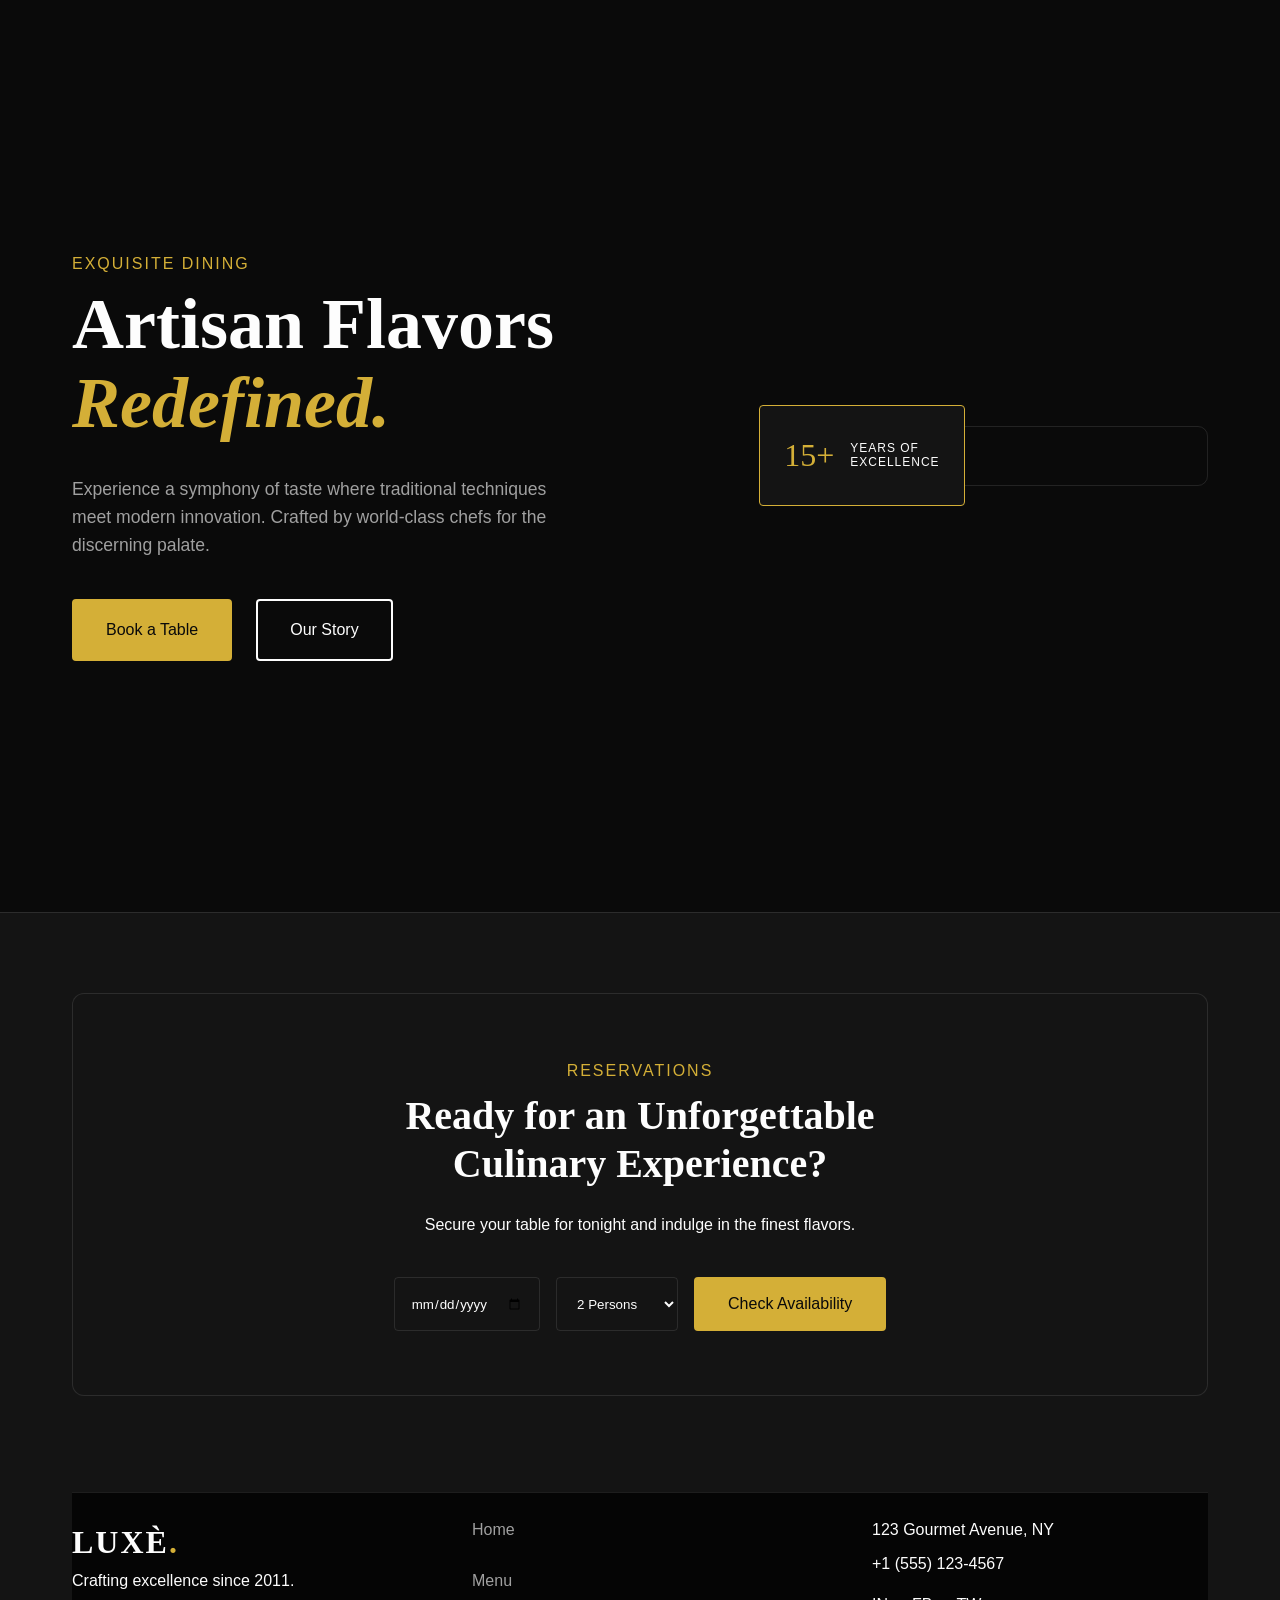
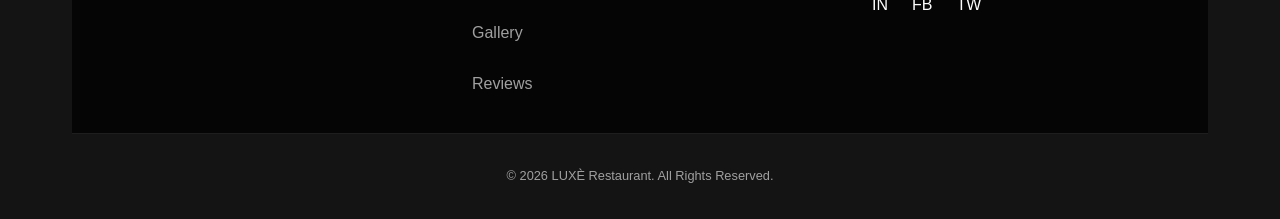
==== home2/index.html @ ea8d2869 "Add files via upload" ====
<!DOCTYPE html>
<html lang="en">
<head>
    <meta charset="UTF-8">
    <meta name="viewport" content="width=device-width, initial-scale=1.0">
    <title>Document</title>
    <link rel="stylesheet" href="./style.css">
    <link rel="stylesheet" href="../root.css">
</head>
<body>
    <header class="hero section" id="hero">
    <div class="container hero-grid">
        <div class="hero-content">
            <span class="section-subtitle">Exquisite Dining</span>
            <h1 class="hero-title">Artisan Flavors <br> <span class="text-gradient">Redefined.</span></h1>
            <p class="hero-description">
                Experience a symphony of taste where traditional techniques meet modern innovation. 
                Crafted by world-class chefs for the discerning palate.
            </p>
            <div class="hero-btns">
                <a href="#menu" class="btn btn-primary">Book a Table</a>
                <a href="#about" class="btn btn-outline">Our Story</a>
            </div>
        </div>
        <div class="hero-image-container js-reveal">
            <div class="image-wrapper">
                <img src="https://images.unsplash.com/photo-1550966842-307e07f47482?auto=format&fit=crop&q=80&w=800" alt="Signature Dish" class="hero-img">
            </div>
            <div class="experience-badge">
                <span class="years">15+</span>
                <span class="label">Years of <br> Excellence</span>
            </div>
        </div>
    </div>
</header>
    










<footer class="footer" id="contact">
    <div class="container">
        <div class="reservation-box reveal-up">
            <span class="section-subtitle">Reservations</span>
            <h2 class="section-title">Ready for an Unforgettable <br> Culinary Experience?</h2>
            <p>Secure your table for tonight and indulge in the finest flavors.</p>
            <form class="res-form">
                <input type="date" class="form-input">
                <select class="form-input">
                    <option>2 Persons</option>
                    <option>4 Persons</option>
                    <option>6+ Persons</option>
                </select>
                <button type="submit" class="btn btn-primary">Check Availability</button>
            </form>
        </div>

        <div class="footer-bottom">
            <div class="footer-brand">
                <a href="#" class="logo">LUXÈ<span>.</span></a>
                <p>Crafting excellence since 2011.</p>
            </div>
            
            <div class="footer-links">
                <ul>
                    <li><a href="#hero">Home</a></li>
                    <li><a href="#menu">Menu</a></li>
                    <li><a href="#gallery">Gallery</a></li>
                    <li><a href="#testimonials">Reviews</a></li>
                </ul>
            </div>

            <div class="footer-contact">
                <p>123 Gourmet Avenue, NY</p>
                <p>+1 (555) 123-4567</p>
                <div class="socials">
                    <a href="#">IN</a>
                    <a href="#">FB</a>
                    <a href="#">TW</a>
                </div>
            </div>
        </div>
        
        <div class="copyright">
            <p>&copy; 2026 LUXÈ Restaurant. All Rights Reserved.</p>
        </div>
    </div>
</footer>
    <script src="./style.js"></script>
</body>
</html>
---- home2/style.css ----
/* Layout Container */
.container {
    max-width: 1200px;
    margin: 0 auto;
    padding: 0 2rem;
}

/* Hero Specifics */
.hero-grid {
    display: grid;
    grid-template-columns: 1.2fr 0.8fr;
    align-items: center;
    gap: 4rem;
    min-height: 80vh;
}

.hero-title {
    font-size: clamp(3rem, 8vw, 4.5rem);
    line-height: 1.1;
    margin-bottom: 2rem;
}

.text-gradient {
    color: var(--primary-color);
    font-style: italic;
}

.hero-description {
    font-size: 1.1rem;
    color: var(--text-muted);
    max-width: 500px;
    margin-bottom: 2.5rem;
}

.hero-btns {
    display: flex;
    gap: 1.5rem;
}

/* Image & Badge */
.hero-image-container {
    position: relative;
    opacity: 0; /* Handled by JS */
    transform: translateY(30px);
}

.image-wrapper {
    border: 1px solid var(--border-color);
    padding: 1rem;
    border-radius: 10px;
}

.hero-img {
    border-radius: 5px;
    filter: grayscale(20%);
    transition: var(--transition-smooth);
}

.hero-img:hover {
    filter: grayscale(0%);
}

.experience-badge {
    position: absolute;
    bottom: -20px;
    left: -20px;
    background: var(--surface-color);
    border: 1px solid var(--primary-color);
    padding: 1.5rem;
    display: flex;
    align-items: center;
    gap: 1rem;
    border-radius: 4px;
}

.experience-badge .years {
    font-family: var(--font-heading);
    font-size: 2rem;
    color: var(--primary-color);
}

.experience-badge .label {
    font-size: 0.75rem;
    text-transform: uppercase;
    letter-spacing: 1px;
    line-height: 1.2;
}

/* Media Query for 768px */
@media (max-width: 768px) {
    .hero-grid {
        grid-template-columns: 1fr;
        text-align: center;
        gap: 3rem;
    }

    .hero-description {
        margin: 0 auto 2.5rem;
    }

    .hero-btns {
        justify-content: center;
    }

    .experience-badge {
        left: 50%;
        transform: translateX(-50%);
        bottom: -10px;
    }
}
















.footer {
    padding: 8rem 0 2rem;
    background: linear-gradient(rgba(10, 10, 10, 0.9), rgba(10, 10, 10, 0.9)), 
                url('https://images.unsplash.com/photo-1514362545857-3bc16c4c7d1b?auto=format&fit=crop&q=80&w=1500');
    background-size: cover;
    background-position: center;
    background-attachment: fixed; /* Subtle Parallax Effect */
}

.reservation-box {
    background: var(--surface-color);
    border: 1px solid var(--border-color);
    padding: 4rem;
    text-align: center;
    border-radius: 12px;
    margin-bottom: 6rem;
}

.res-form {
    display: flex;
    gap: 1rem;
    justify-content: center;
    margin-top: 2.5rem;
}

.form-input {
    background: transparent;
    border: 1px solid var(--border-color);
    padding: 1rem;
    color: var(--text-main);
    border-radius: 4px;
    font-family: var(--font-body);
    outline: none;
}

.form-input:focus {
    border-color: var(--primary-color);
}

.footer-bottom {
    display: grid;
    grid-template-columns: 1fr 1fr 1fr;
    gap: 4rem;
    padding-bottom: 4rem;
    border-bottom: 1px solid var(--border-color);
}

.footer-brand .logo {
    font-size: 2rem;
    letter-spacing: 2px;
}

.footer-brand span {
    color: var(--primary-color);
}

.footer-links ul {
    display: flex;
    flex-direction: column;
    gap: 0.8rem;
}

.footer-links a:hover {
    color: var(--primary-color);
    padding-left: 5px;
}

.footer-contact p {
    margin-bottom: 0.5rem;
}

.socials {
    margin-top: 1rem;
    display: flex;
    gap: 1.5rem;
}

.copyright {
    text-align: center;
    padding-top: 2rem;
    font-size: 0.8rem;
    color: var(--text-muted);
}

/* Media Query for 768px */
@media (max-width: 768px) {
    .footer-bottom {
        grid-template-columns: 1fr;
        text-align: center;
        gap: 3rem;
    }
    
    .res-form {
        flex-direction: column;
    }
    
    .reservation-box {
        padding: 2rem;
    }

    .socials {
        justify-content: center;
    }
}
---- root.css ----
/* Variable Definitions */
:root {
    --primary-color: #D4AF37;
     --primary-dark: #b5952f;
    --bg-color: #0A0A0A;
     --surface-color: #141414;
    --text-main: #FDFDFD;
    --text-muted: #A0A0A0;
    --border-color: rgba(255, 255, 255, 0.1);

    --font-heading: 'Playfair Display', serif;
    --font-body: 'Inter', sans-serif;

    --transition-fast: 0.3s ease;
    --transition-smooth: 0.5s cubic-bezier(0.25, 0.46, 0.45, 0.94);
}

/* Reset & Base Styles */
* {
    margin: 0;
    padding: 0;
    box-sizing: border-box;
}

html {
    scroll-behavior: smooth;
}

body {
    font-family: var(--font-body);
    background-color: var(--bg-color);
    color: var(--text-main);
    line-height: 1.6;
    overflow-x: hidden;
}

ul {
    list-style: none;
}

a {
    text-decoration: none;
    color: inherit;
    transition: var(--transition-fast);
}

img {
    max-width: 100%;
    height: auto;
    display: block;
}

.container {
    max-width: 1200px;
    margin: 0 auto;
    padding: 0 2rem;
}

.section {
    padding: 6rem 0;
}

/* Typography */
h1,
h2,
h3,
h4,
.logo {
    font-family: var(--font-heading);
    font-weight: 600;
}

.section-title {
    font-size: 2.5rem;
    margin-bottom: 1.5rem;
    line-height: 1.2;
}

.section-subtitle {
    color: var(--primary-color);
    font-size: 1rem;
    text-transform: uppercase;
    letter-spacing: 2px;
    display: block;
    margin-bottom: 0.5rem;
    font-weight: 500;
}

/* Buttons */
.btn {
    display: inline-block;
    padding: 1rem 2rem;
    font-size: 1rem;
    font-weight: 500;
    border-radius: 4px;
    cursor: pointer;
    text-align: center;
    transition: var(--transition-fast);
}

.btn-primary {
    background-color: var(--primary-color);
    color: var(--bg-color);
    border: 2px solid var(--primary-color);
}

.btn-primary:hover {
    background-color: transparent;
    color: var(--primary-color);
}

.btn-outline {
    background-color: transparent;
    color: var(--text-main);
    border: 2px solid var(--text-main);
}

.btn-outline:hover {
    background-color: var(--text-main);
    color: var(--bg-color);
}

.link-btn {
    color: var(--primary-color);
    font-size: 1rem;
    font-weight: 500;
    display: inline-flex;
    align-items: center;
    gap: 0.5rem;
}

.link-btn:hover {
    gap: 0.8rem;
    color: var(--text-main);
}















 .header {
     position: fixed;
     top: 0;
     left: 0;
     width: 100%;
     padding: 1.5rem 0;
     z-index: 1000;
     transition: var(--transition-smooth);
 }

 .header.scrolled {
     background-color: rgba(10, 10, 10, 0.95);
     backdrop-filter: blur(10px);
     padding: 1rem 0;
     border-bottom: 1px solid var(--border-color);
 }

 .header-container {
     display: flex;
     justify-content: space-between;
     align-items: center;
     margin: 0 auto;
 }

 .container {
     max-width: 1200px;
     padding: 0 2rem;
 }

 .logo {
     font-size: 2rem;
     color: var(--text-main);
 }

 .logo span {
     color: var(--primary-color);
 }

 .navbar {
     display: flex;
     align-items: center;
     gap: 3rem;
 }

 .nav-list {
     display: flex;
     gap: 2rem;
 }

 .nav-link {
     font-size: 1rem;
     font-weight: 400;
     position: relative;
 }

 .nav-link::after {
     content: '';
     position: absolute;
     bottom: -5px;
     left: 0;
     width: 0;
     height: 2px;
     background-color: var(--primary-color);
     transition: var(--transition-fast);
 }

 .nav-link:hover::after,
 .nav-link.active::after {
     width: 100%;
 }

 .nav-link.active {
     color: var(--primary-color);
 }

 .nav-btn {
     padding: 0.8rem 1.5rem;
 }

 .mobile-toggle {
     display: none;
     font-size: 1.5rem;
     cursor: pointer;
     color: var(--text-main);
 }


















/* Footer */
.footer {
    background-color: var(--surface-color);
    padding-top: 5rem;
    border-top: 1px solid var(--border-color);
}

.footer-container {
    display: grid;
    grid-template-columns: 2fr 1fr 1.5fr 1.5fr;
    gap: 3rem;
    margin-bottom: 4rem;
        margin: 0 auto;

}

 

.footer-logo {
    font-size: 2rem;
    font-family: var(--font-heading);
    font-weight: 600;
    margin-bottom: 1rem;
    display: inline-block;
}

.footer-logo span {
    color: var(--primary-color);
}

.footer-text {
    color: var(--text-muted);
    margin-bottom: 1.5rem;
    max-width: 300px;
}

.social-links {
    display: flex;
    gap: 1rem;
}

.social-links a {
    display: flex;
    align-items: center;
    justify-content: center;
    width: 40px;
    height: 40px;
    border-radius: 50%;
    background-color: rgba(255, 255, 255, 0.05);
    color: var(--text-main);
    transition: var(--transition-fast);
}

.social-links a:hover {
    background-color: var(--primary-color);
    color: var(--bg-color);
    transform: translateY(-3px);
}

.footer-heading {
    font-size: 1.2rem;
    margin-bottom: 1.5rem;
    position: relative;
    padding-bottom: 0.5rem;
}

.footer-heading::after {
    content: '';
    position: absolute;
    left: 0;
    bottom: 0;
    width: 40px;
    height: 2px;
    background-color: var(--primary-color);
}

.footer-links li {
    margin-bottom: 0.8rem;
}

.footer-links a {
    color: var(--text-muted);
}

.footer-links a:hover {
    color: var(--primary-color);
    padding-left: 5px;
}

.footer-contact li {
    display: flex;
    gap: 1rem;
    margin-bottom: 1rem;
    color: var(--text-muted);
    align-items: flex-start;
}

.footer-contact i {
    color: var(--primary-color);
    margin-top: 5px;
}

.footer-hours li {
    display: flex;
    justify-content: space-between;
    margin-bottom: 0.8rem;
    color: var(--text-muted);
    border-bottom: 1px dashed rgba(255, 255, 255, 0.1);
    padding-bottom: 0.4rem;
}

.payment-methods {
    margin-top: 1.5rem;
    display: flex;
    gap: 1rem;
    font-size: 1.5rem;
    color: rgba(255, 255, 255, 0.3);
}

.footer-bottom {
    background-color: #050505;
    padding: 1.5rem 0;
    border-top: 1px solid var(--border-color);
}

.bottom-container {
    display: flex;
    justify-content: space-between;
    align-items: center;
    flex-wrap: wrap;
    gap: 1rem;
    margin: auto;
}

.bottom-container p {
    color: var(--text-muted);
    font-size: 0.9rem;
}

.bottom-links {
    display: flex;
    gap: 1.5rem;
}

.bottom-links a {
    color: var(--text-muted);
    font-size: 0.9rem;
}

.bottom-links a:hover {
    color: var(--text-main);
}

/* Animations */
@keyframes fadeInUp {
    from {
        opacity: 0;
        transform: translateY(30px);
    }

    to {
        opacity: 1;
        transform: translateY(0);
    }
}

/* Responsive Design */
@media (max-width: 992px) {
    .header-container {
        padding: 0 1rem;
    }

    .hero-title {
        font-size: 3.5rem;
    }

    .about-container {
        grid-template-columns: 1fr;
        gap: 3rem;
    }

    .menu-grid {
        grid-template-columns: 1fr;
        gap: 2rem;
    }

    .gallery-grid {
        grid-template-columns: repeat(2, 1fr);
    }

    .features-container {
        grid-template-columns: repeat(2, 1fr);
    }

    .testimonials-grid {
        grid-template-columns: repeat(2, 1fr);
    }

    .reservations-content {
        padding: 3rem 2rem;
    }

    .footer-container {
        grid-template-columns: 1fr 1fr;
    }
}

@media (max-width: 768px) {
    .navbar {
        position: fixed;
        top: 0;
        right: -100%;
        width: 80%;
        max-width: 400px;
        height: 100vh;
        background-color: var(--surface-color);
        flex-direction: column;
        justify-content: center;
        padding: 4rem 2rem;
        transition: var(--transition-smooth);
        box-shadow: -5px 0 15px rgba(0, 0, 0, 0.5);
    }

    .navbar.active {
        right: 0;
    }

    .nav-list {
        flex-direction: column;
        text-align: center;
        gap: 2rem;
        width: 100%;
        margin-bottom: 2rem;
    }

    .nav-link {
        font-size: 1.2rem;
    }

    .mobile-toggle {
        display: block;
        z-index: 1001;
    }

    .hero-title {
        font-size: 2.8rem;
    }

    .hero-btns {
        flex-direction: column;
    }

    .gallery-grid {
        grid-template-columns: 1fr;
    }

    .features-container {
        grid-template-columns: 1fr;
    }

    .testimonials-grid {
        grid-template-columns: 1fr;
    }

    .reservation-form .form-row {
        flex-direction: column;
    }

    .footer-container {
        grid-template-columns: 1fr;
        gap: 2.5rem;
    }

    .bottom-container {
        flex-direction: column;
        text-align: center;
    }
}
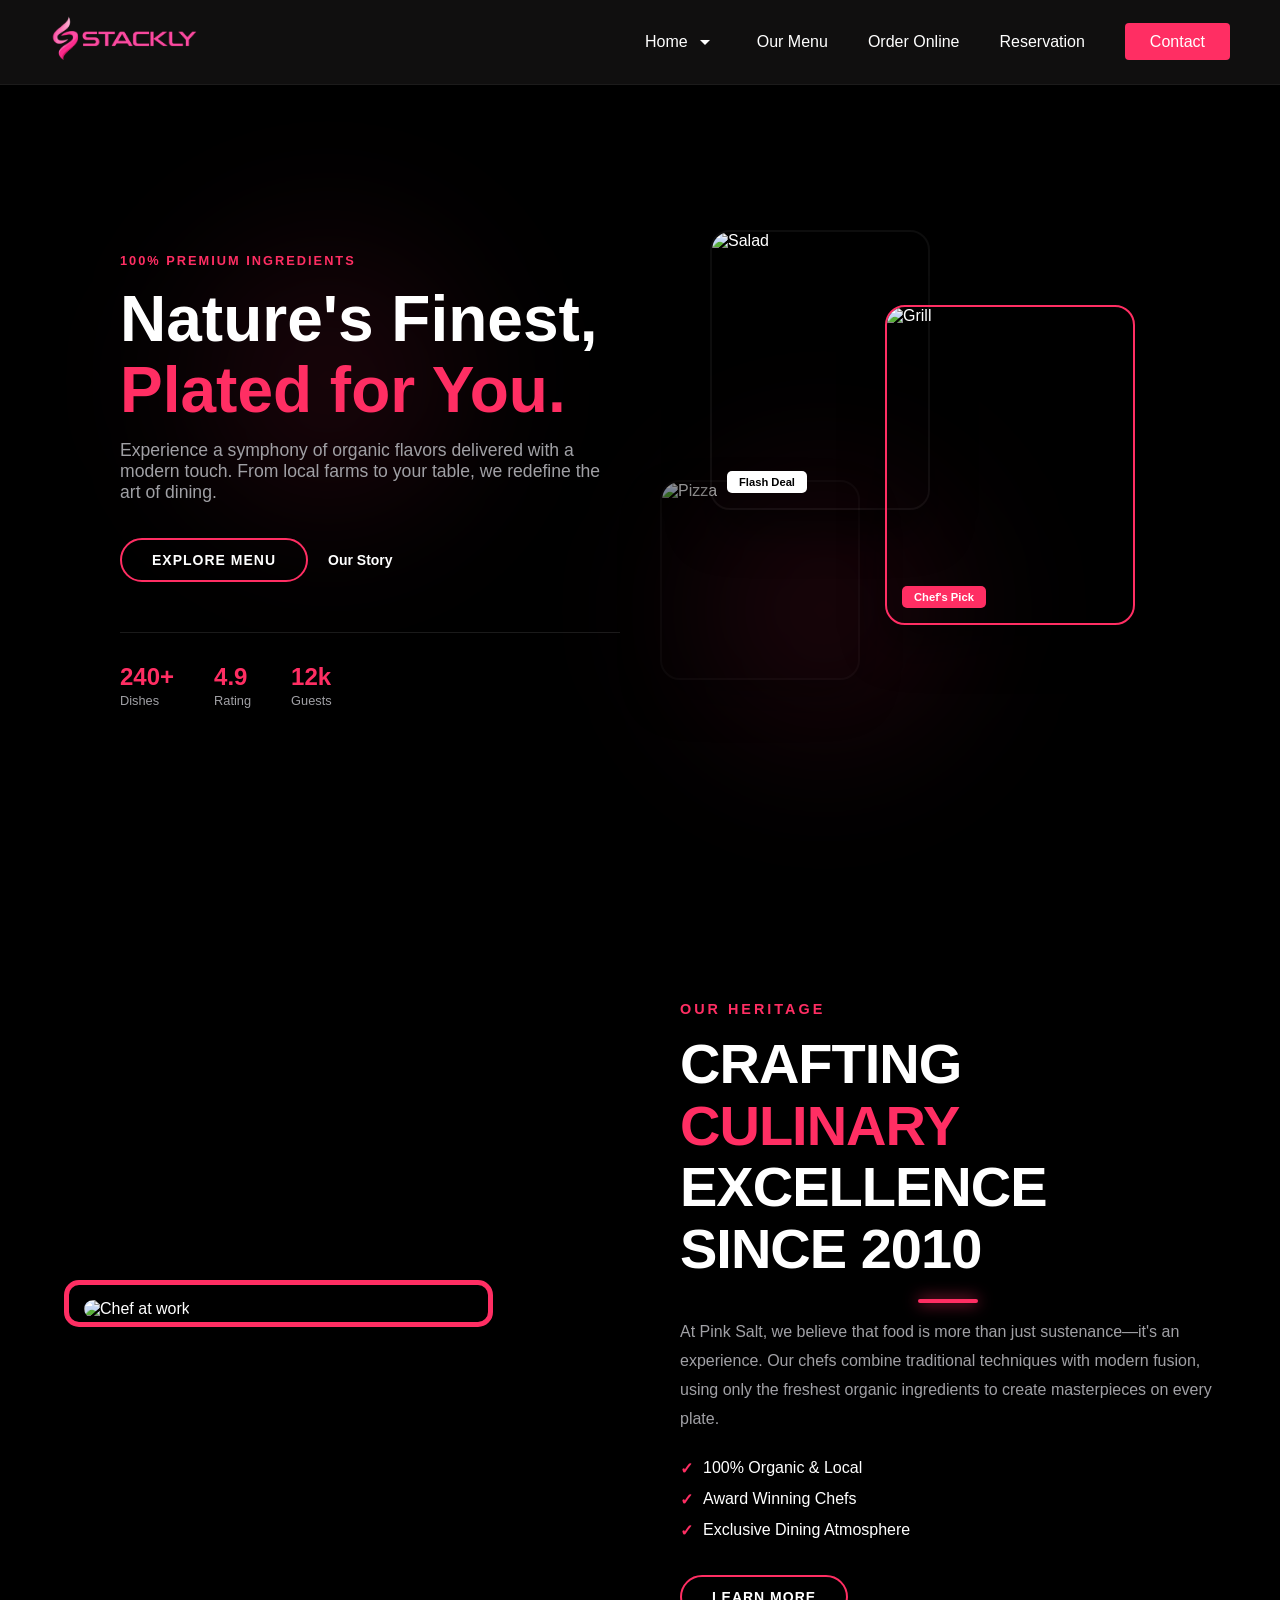
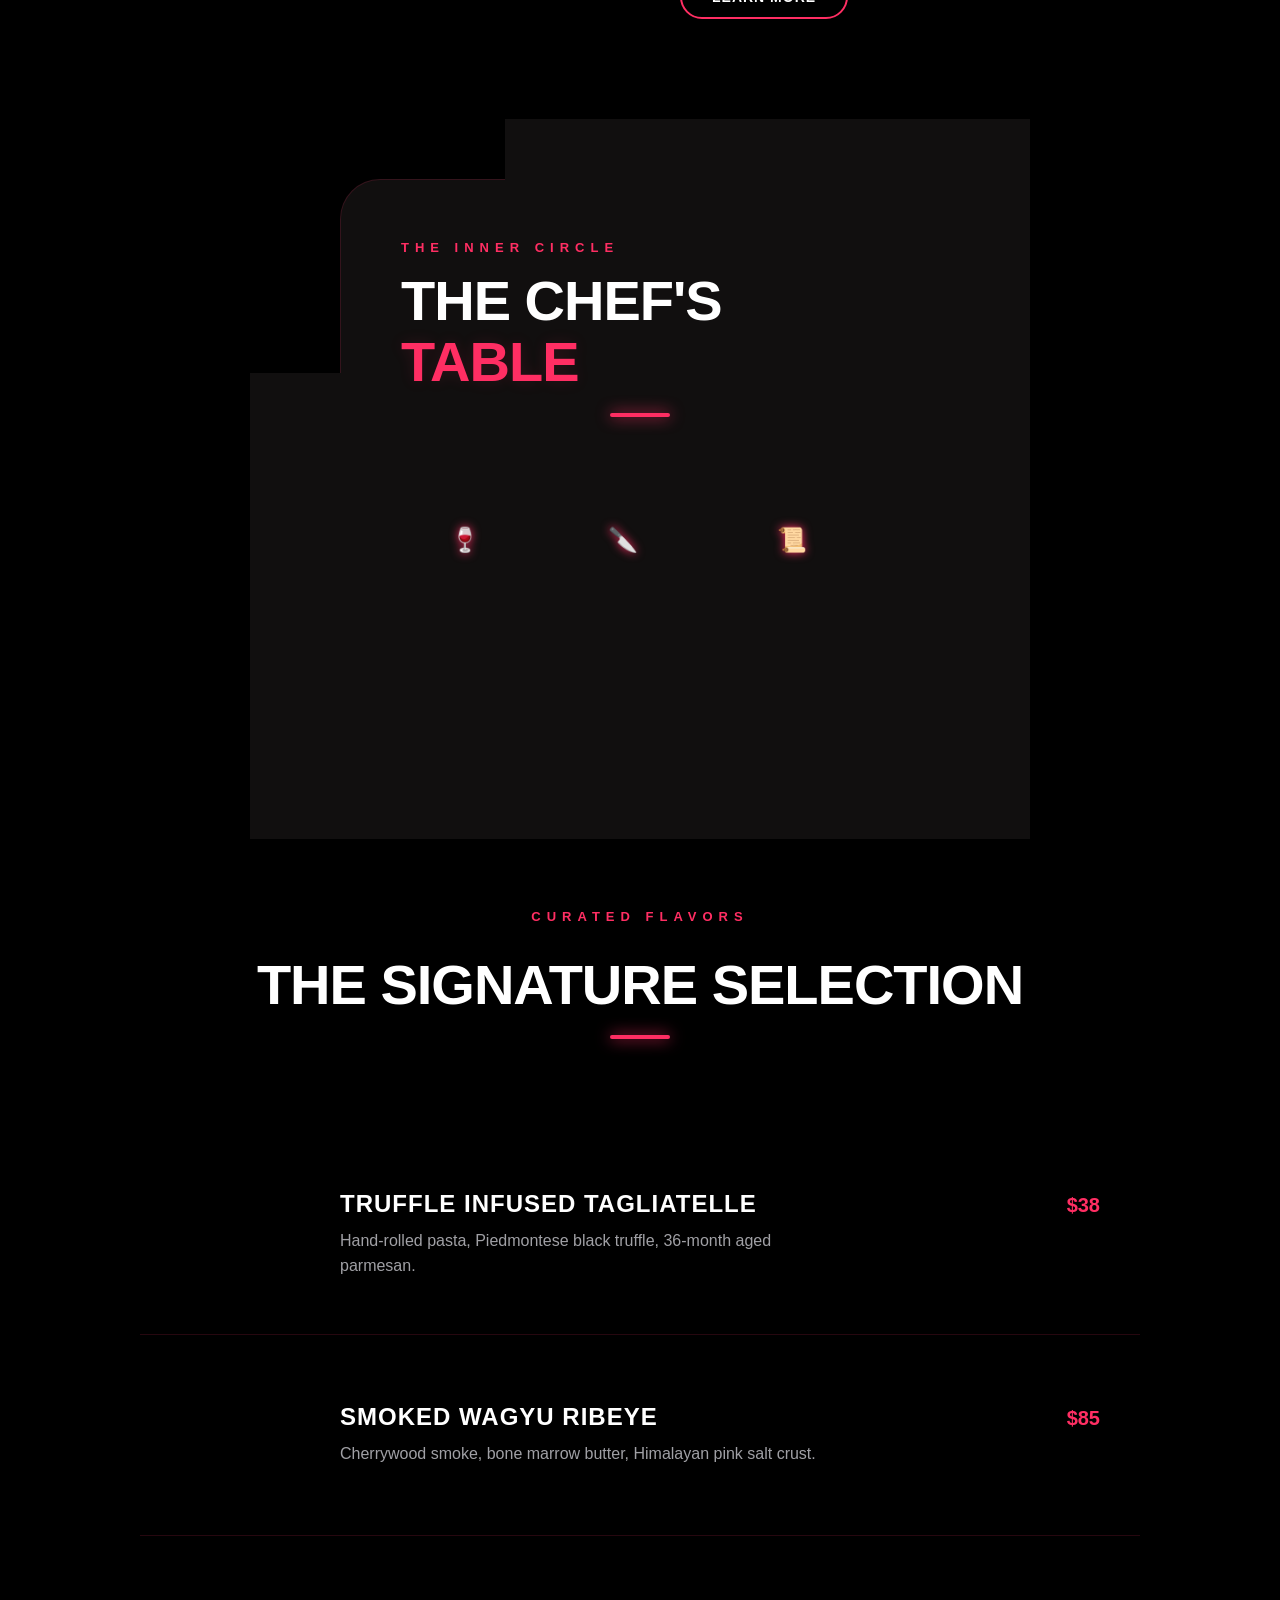
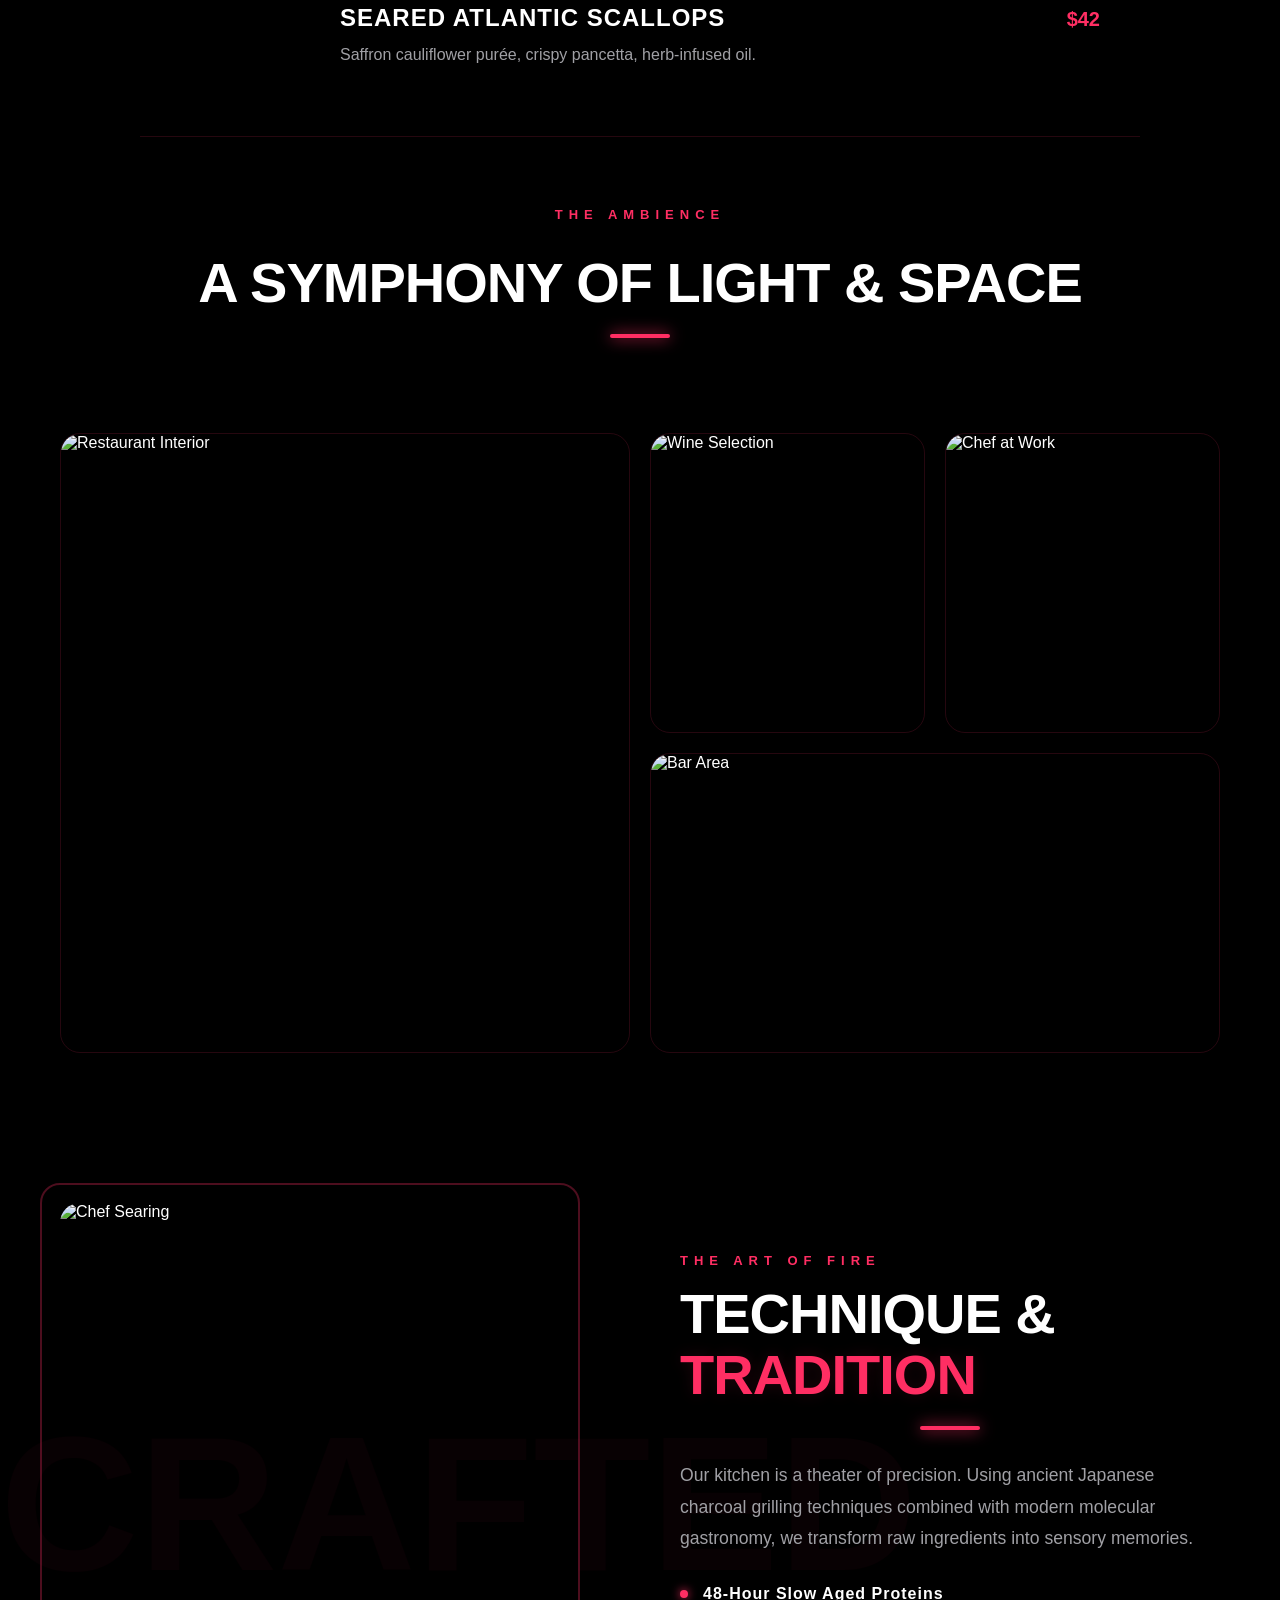
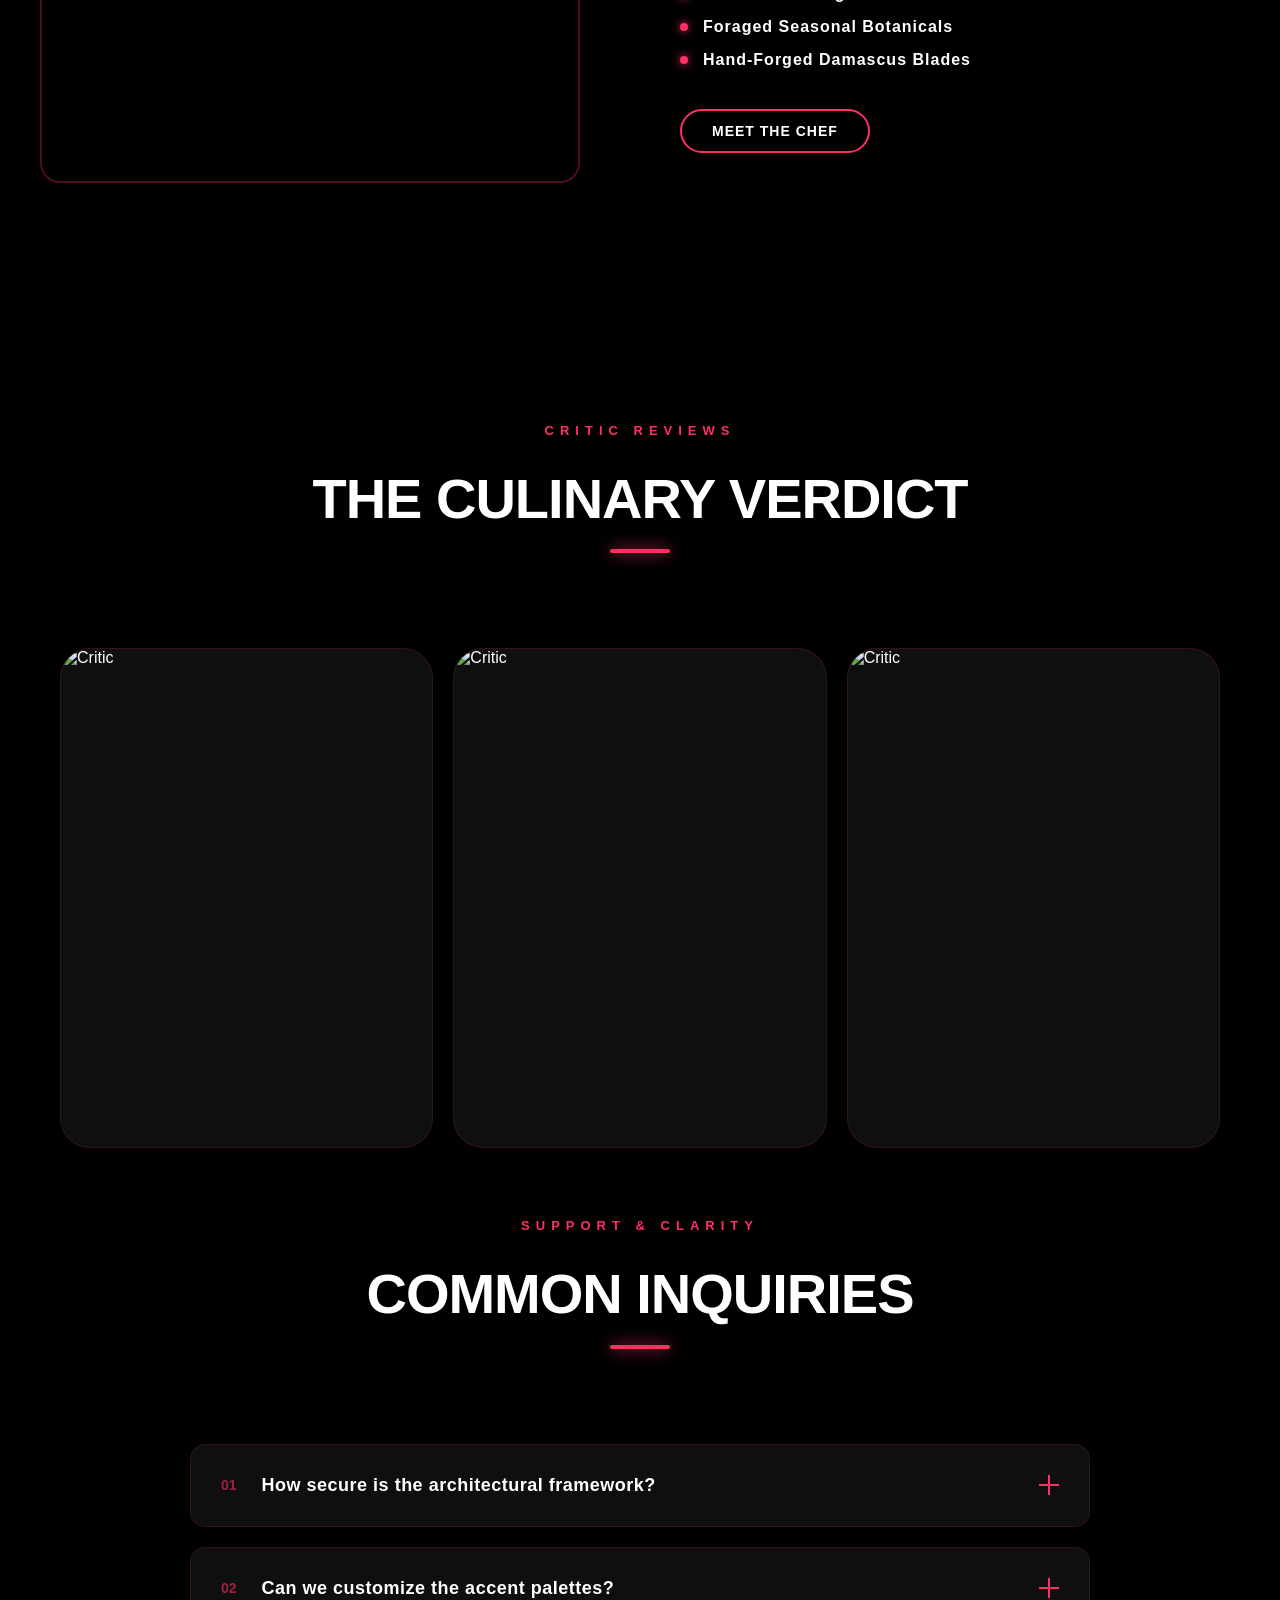
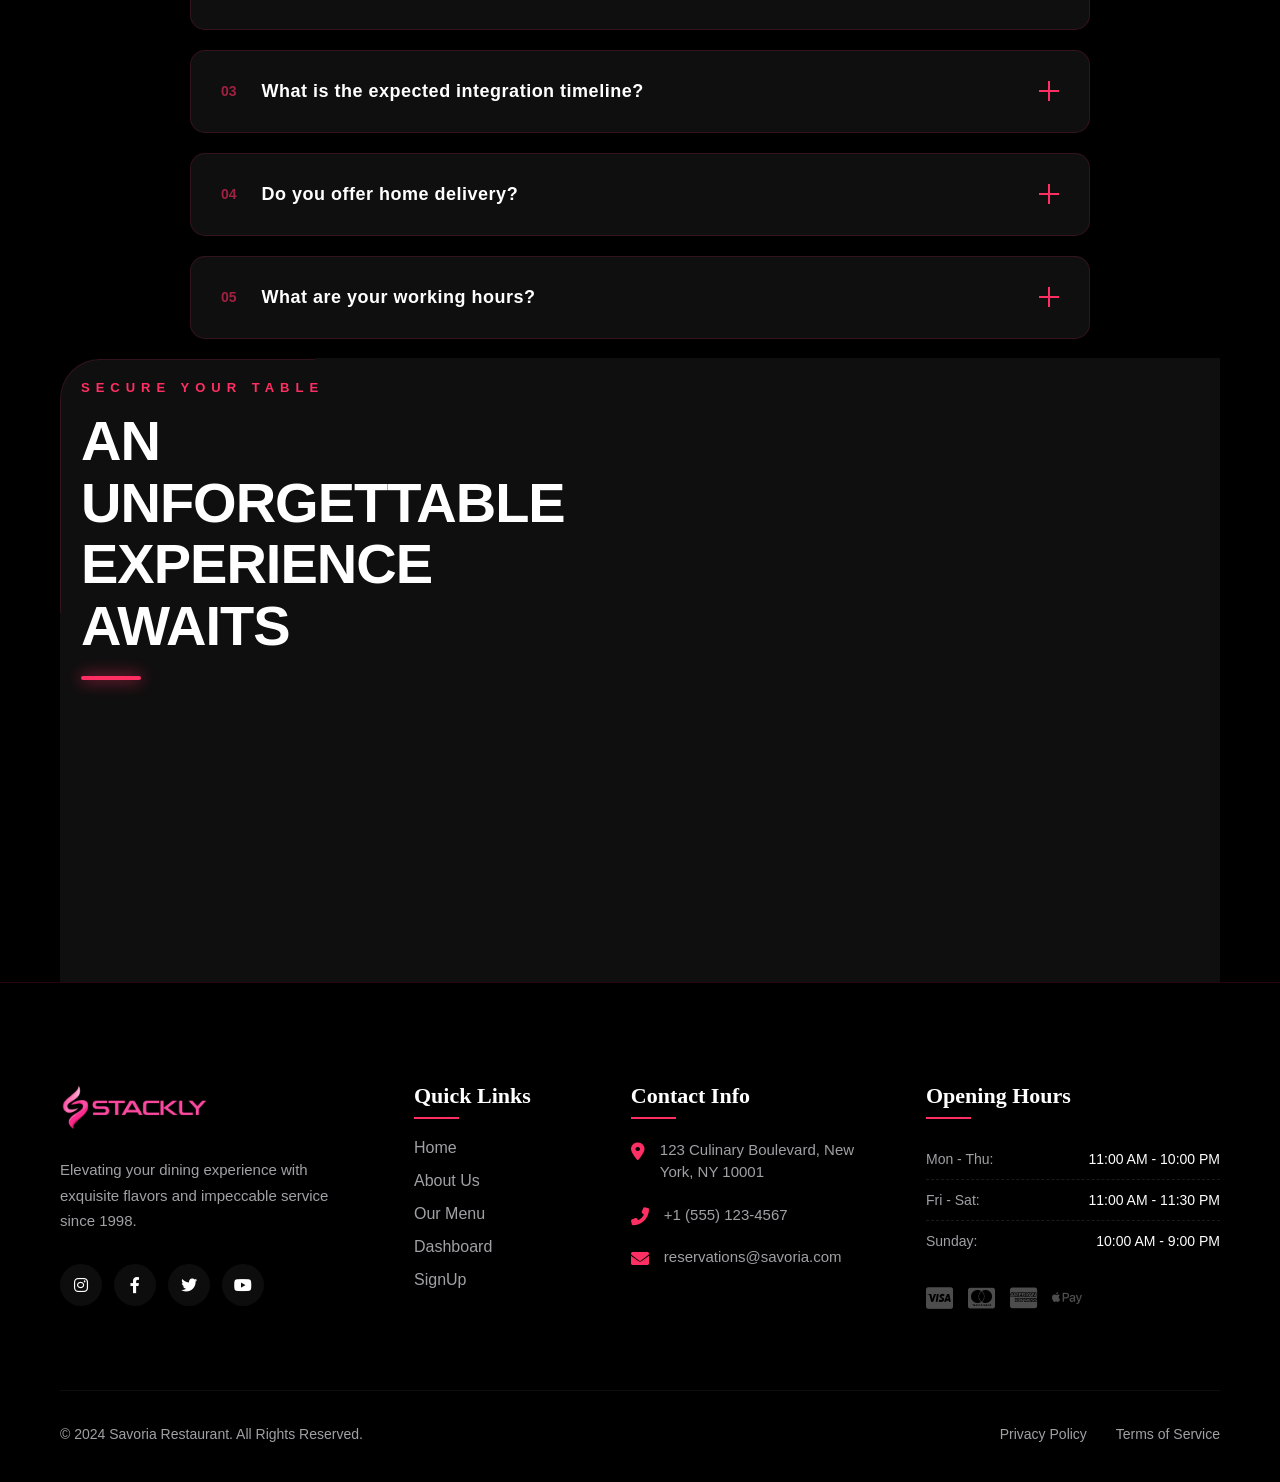
==== commit dd627134: "Add files via upload" ====
--- a/home2/index.html
+++ b/home2/index.html
@@ -1,97 +1,731 @@
 <!DOCTYPE html>
 <html lang="en">
+
 <head>
     <meta charset="UTF-8">
     <meta name="viewport" content="width=device-width, initial-scale=1.0">
-    <title>Document</title>
+    <title>Stackly</title>
+    <link rel="icon" href="../Assets/bg remove.webp">
     <link rel="stylesheet" href="./style.css">
-    <link rel="stylesheet" href="../root.css">
+    <link rel="stylesheet" href="./root.css">
+    <link rel="stylesheet" href="https://cdnjs.cloudflare.com/ajax/libs/font-awesome/6.0.0/css/all.min.css">
+    <link href="https://fonts.googleapis.com/icon?family=Material+Icons" rel="stylesheet">
 </head>
+
 <body>
-    <header class="hero section" id="hero">
-    <div class="container hero-grid">
-        <div class="hero-content">
-            <span class="section-subtitle">Exquisite Dining</span>
-            <h1 class="hero-title">Artisan Flavors <br> <span class="text-gradient">Redefined.</span></h1>
-            <p class="hero-description">
-                Experience a symphony of taste where traditional techniques meet modern innovation. 
-                Crafted by world-class chefs for the discerning palate.
-            </p>
-            <div class="hero-btns">
-                <a href="#menu" class="btn btn-primary">Book a Table</a>
-                <a href="#about" class="btn btn-outline">Our Story</a>
+
+    <header class="main-header">
+        <nav class="navbar">
+            <a class="logo"><img src="../Assets/pink.webp" alt="" width="150px"></span></a>
+
+            <div class="hamburger" id="mobile-menu-btn">
+                <span class="bar"></span>
+                <span class="bar"></span>
+                <span class="bar"></span>
+            </div>
+
+            <ul class="nav-links" id="nav-list">
+                <li class="dropdown">
+                    <div class="home-link">
+                        <a href="index.html" class="active">Home</a>
+                        <span class="material-icons dropdown-arrow">arrow_drop_down</span>
+                    </div>
+
+                    <ul class="dropdown-menu">
+                        <li><a href="../index.html">Home Style 1</a></li>
+                    </ul>
+                </li>
+                <li><a href="menu.html">Our Menu</a></li>
+                <li><a href="order.html">Order Online</a></li>
+                <li><a href="reserve.html">Reservation</a></li>
+                <li><a href="contact.html" class="btn-cta">Contact</a></li>
+            </ul>
+        </nav>
+    </header>
+
+
+
+
+
+
+
+    <main>
+
+        <section class="hero">
+            <div class="glow-orb" style="top: 20%; left: 10%;"></div>
+            <div class="glow-orb" style="bottom: 10%; right: 20%;"></div>
+
+            <div class="hero-container">
+                <div class="hero-content">
+                    <span class="badge">100% Premium Ingredients</span>
+                    <h1 class="hero-title">Nature's Finest,<br><span>Plated for You.</span></h1>
+                    <p class="hero-desc">
+                        Experience a symphony of organic flavors delivered with a modern touch.
+                        From local farms to your table, we redefine the art of dining.
+                    </p>
+                    <div class="hero-actions">
+                        <a href="#menu" class="btn-main">Explore Menu</a>
+                        <a href="#story" class="btn-outline">Our Story</a>
+                    </div>
+
+                    <div class="hero-stats">
+                        <div class="stat-item"><strong>240+</strong><span>Dishes</span></div>
+                        <div class="stat-item"><strong>4.9</strong><span>Rating</span></div>
+                        <div class="stat-item"><strong>12k</strong><span>Guests</span></div>
+                    </div>
+                </div>
+
+                <div class="hero-visual" id="scene">
+                    <div class="grid-item item-1" data-depth="0.05">
+                        <img src="https://images.unsplash.com/photo-1546069901-ba9599a7e63c?q=80&w=500" alt="Salad">
+                        <div class="tag">Flash Deal</div>
+                    </div>
+                    <div class="grid-item item-2" data-depth="0.15">
+                        <img src="https://images.unsplash.com/photo-1565299624946-b28f40a0ae38?q=80&w=500" alt="Pizza">
+                    </div>
+                    <div class="grid-item item-3" data-depth="0.10">
+                        <img src="https://images.unsplash.com/photo-1555939594-58d7cb561ad1?q=80&w=500" alt="Grill">
+                        <div class="tag pink">Chef's Pick</div>
+                    </div>
+                </div>
+            </div>
+        </section>
+
+
+        <section class="about-section">
+            <div class="about-container">
+                <div class="about-image">
+                    <div class="frame-decoration"></div>
+                    <img src="https://images.unsplash.com/photo-1577106212294-19958d4044a1?q=80&w=600"
+                        alt="Chef at work">
+                </div>
+
+                <div class="about-content">
+                    <span class="section-subtitle">Our Heritage</span>
+                    <h2 class="section-title">Crafting <span>Culinary</span> Excellence Since 2010</h2>
+                    <p class="section-text">
+                        At Pink Salt, we believe that food is more than just sustenance—it's an experience. Our chefs
+                        combine traditional techniques with modern fusion, using only the freshest organic ingredients
+                        to create masterpieces on every plate.
+                    </p>
+                    <ul class="about-features">
+                        <li><span class="icon">✓</span> 100% Organic & Local</li>
+                        <li><span class="icon">✓</span> Award Winning Chefs</li>
+                        <li><span class="icon">✓</span> Exclusive Dining Atmosphere</li>
+                    </ul>
+                    <a href="#more" class="btn-main">Learn More</a>
+                </div>
+            </div>
+        </section>
+
+
+
+
+
+
+
+
+        <section class="immersive-experience">
+            <div class="parallax-wrapper">
+                <div class="parallax-bg"></div>
+                <div class="container experience-content">
+                    <div class="content-box">
+                        <span class="subtitle">The Inner Circle</span>
+                        <h2 class="section-title">The Chef's <span class="accent-text">Table</span></h2>
+                        <p>An exclusive 12-course sensory journey limited to only 6 guests per night. Witness the
+                            alchemy of fire and ice from the best seat in the house.</p>
+
+                        <div class="experience-perks">
+                            <div class="perk">
+                                <span class="perk-icon">🍷</span>
+                                <p>Vintage Pairings</p>
+                            </div>
+                            <div class="perk">
+                                <span class="perk-icon">🔪</span>
+                                <p>Live Preparation</p>
+                            </div>
+                            <div class="perk">
+                                <span class="perk-icon">📜</span>
+                                <p>Personalized Menu</p>
+                            </div>
+                        </div>
+
+                        <a href="#" class="btn-main">Inquire for Availability</a>
+                    </div>
+                </div>
+            </div>
+        </section>
+
+
+
+
+
+
+
+        <section class="signature-menu">
+            <div class="container">
+                <div class="section-header">
+                    <span class="subtitle">Curated Flavors</span>
+                    <h2 class="section-title">The Signature Selection</h2>
+                </div>
+
+                <div class="menu-display">
+                    <div class="menu-row">
+                        <div class="menu-img-preview">
+                            <img src="https://images.unsplash.com/photo-1559339352-11d035aa65de?auto=format&fit=crop&w=500"
+                                alt="Dish 1">
+                        </div>
+                        <div class="menu-info">
+                            <div class="menu-title-wrap">
+                                <h3 class="dish-name">Truffle Infused Tagliatelle</h3>
+                                <span class="dish-price">$38</span>
+                            </div>
+                            <p class="dish-desc">Hand-rolled pasta, Piedmontese black truffle, 36-month aged parmesan.
+                            </p>
+                        </div>
+                    </div>
+
+                    <div class="menu-row">
+                        <div class="menu-img-preview">
+                            <img src="https://images.unsplash.com/photo-1544025162-d76694265947?auto=format&fit=crop&w=500"
+                                alt="Dish 2">
+                        </div>
+                        <div class="menu-info">
+                            <div class="menu-title-wrap">
+                                <h3 class="dish-name">Smoked Wagyu Ribeye</h3>
+                                <span class="dish-price">$85</span>
+                            </div>
+                            <p class="dish-desc">Cherrywood smoke, bone marrow butter, Himalayan pink salt crust.</p>
+                        </div>
+                    </div>
+
+                    <div class="menu-row">
+                        <div class="menu-img-preview">
+                            <img src="https://images.unsplash.com/photo-1514362545857-3bc16c4c7d1b?auto=format&fit=crop&w=500"
+                                alt="Dish 3">
+                        </div>
+                        <div class="menu-info">
+                            <div class="menu-title-wrap">
+                                <h3 class="dish-name">Seared Atlantic Scallops</h3>
+                                <span class="dish-price">$42</span>
+                            </div>
+                            <p class="dish-desc">Saffron cauliflower purée, crispy pancetta, herb-infused oil.</p>
+                        </div>
+                    </div>
+                </div>
+            </div>
+        </section>
+
+
+
+
+
+
+
+
+
+
+
+        <section class="atmosphere-gallery">
+            <div class="container">
+                <div class="section-header">
+                    <span class="subtitle">The Ambience</span>
+                    <h2 class="section-title">A Symphony of Light & Space</h2>
+                </div>
+
+                <div class="gallery-bento">
+                    <div class="bento-item main-feature">
+                        <div class="bento-overlay">
+                            <span>The Main Hall</span>
+                        </div>
+                        <img src="https://images.unsplash.com/photo-1514362545857-3bc16c4c7d1b?auto=format&fit=crop&w=1200"
+                            alt="Restaurant Interior">
+                    </div>
+
+                    <div class="bento-item detail-one">
+                        <div class="bento-overlay">
+                            <span>The Wine Cellar</span>
+                        </div>
+                        <img src="https://images.unsplash.com/photo-1506377247377-2a5b3b0ca7df?auto=format&fit=crop&w=600"
+                            alt="Wine Selection">
+                    </div>
+
+                    <div class="bento-item detail-two">
+                        <div class="bento-overlay">
+                            <span>Chef's Table</span>
+                        </div>
+                        <img src="https://images.unsplash.com/photo-1559339352-11d035aa65de?auto=format&fit=crop&w=600"
+                            alt="Chef at Work">
+                    </div>
+
+                    <div class="bento-item tall-feature">
+                        <div class="bento-overlay">
+                            <span>Mixology Bar</span>
+                        </div>
+                        <img src="https://images.unsplash.com/photo-1514362545857-3bc16c4c7d1b?auto=format&fit=crop&w=600"
+                            alt="Bar Area">
+                    </div>
+                </div>
+            </div>
+        </section>
+
+
+
+
+
+
+        <section class="chef-craft">
+            <div class="container">
+                <div class="parallax-bg-text">CRAFTED</div>
+
+                <div class="craft-split">
+                    <div class="craft-image-area">
+                        <div class="frame-decorator"></div>
+                        <div class="main-image-wrapper">
+                            <img src="https://images.unsplash.com/photo-1577106212294-110e6aaf992a?auto=format&fit=crop&w=800"
+                                alt="Chef Searing" class="craft-img">
+                        </div>
+                    </div>
+
+                    <div class="craft-text-area">
+                        <span class="subtitle">The Art of Fire</span>
+                        <h2 class="section-title">Technique & <br><span class="accent-text">Tradition</span></h2>
+                        <p class="craft-description">
+                            Our kitchen is a theater of precision. Using ancient Japanese charcoal grilling techniques
+                            combined with modern molecular gastronomy, we transform raw ingredients into sensory
+                            memories.
+                        </p>
+                        <ul class="craft-list">
+                            <li><span class="bullet"></span> 48-Hour Slow Aged Proteins</li>
+                            <li><span class="bullet"></span> Foraged Seasonal Botanicals</li>
+                            <li><span class="bullet"></span> Hand-Forged Damascus Blades</li>
+                        </ul>
+                        <a href="#" class="btn-main">Meet the Chef</a>
+                    </div>
+                </div>
+            </div>
+        </section>
+
+
+
+
+
+
+
+
+        <section class="focus-testimonials">
+            <div class="container">
+                <div class="section-header">
+                    <span class="subtitle">Critic Reviews</span>
+                    <h2 class="section-title">The Culinary Verdict</h2>
+                </div>
+
+                <div class="focus-grid">
+                    <div class="focus-card" tabindex="0">
+                        <div class="focus-image">
+                            <img src="https://images.unsplash.com/photo-1507003211169-0a1dd7228f2d?auto=format&fit=crop&w=600"
+                                alt="Critic">
+                        </div>
+                        <div class="focus-content">
+                            <div class="stars">★★★★★</div>
+                            <p class="testimonial-quote">"An absolute masterclass in flavor balancing. The Wagyu was
+                                like silk, and the atmosphere is pure electric luxury."</p>
+                            <div class="critic-info">
+                                <span class="critic-name">Marcus Thorne</span>
+                                <span class="critic-source">Gourmet Magazine</span>
+                            </div>
+                        </div>
+                    </div>
+
+                    <div class="focus-card" tabindex="0">
+                        <div class="focus-image">
+                            <img src="https://images.unsplash.com/photo-1494790108377-be9c29b29330?auto=format&fit=crop&w=600"
+                                alt="Critic">
+                        </div>
+                        <div class="focus-content">
+                            <div class="stars">★★★★★</div>
+                            <p class="testimonial-quote">"The best-kept secret in the city. The 'Late Night Noir'
+                                seating is a cinematic experience I won't soon forget."</p>
+                            <div class="critic-info">
+                                <span class="critic-name">Elena Sophia</span>
+                                <span class="critic-source">The Daily Plate</span>
+                            </div>
+                        </div>
+                    </div>
+
+                    <div class="focus-card" tabindex="0">
+                        <div class="focus-image">
+                            <img src="https://images.unsplash.com/photo-1500648767791-00dcc994a43e?auto=format&fit=crop&w=600"
+                                alt="Critic">
+                        </div>
+                        <div class="focus-content">
+                            <div class="stars">★★★★★</div>
+                            <p class="testimonial-quote">"Technically flawless. From the lighting to the wine pairings,
+                                they have redefined what fine dining means in 2026."</p>
+                            <div class="critic-info">
+                                <span class="critic-name">Julian Vane</span>
+                                <span class="critic-source">Culinary Times</span>
+                            </div>
+                        </div>
+                    </div>
+                </div>
+            </div>
+        </section>
+
+
+
+
+
+        <section class="faq-section">
+            <div class="container">
+                <div class="section-header">
+                    <span class="subtitle">Support & Clarity</span>
+                    <h2 class="section-title">Common Inquiries</h2>
+                </div>
+
+                <div class="faq-container">
+                    <div class="faq-item">
+                        <button class="faq-trigger">
+                            <span class="faq-number">01</span>
+                            <span class="faq-question">How secure is the architectural framework?</span>
+                            <span class="faq-plus"></span>
+                        </button>
+                        <div class="faq-content">
+                            <div class="faq-inner">
+                                <p>We utilize a multi-layered security protocol, including end-to-end encryption and
+                                    real-time threat monitoring, ensuring your digital assets remain impenetrable under
+                                    any load.</p>
+                            </div>
+                        </div>
+                    </div>
+
+                    <div class="faq-item">
+                        <button class="faq-trigger">
+                            <span class="faq-number">02</span>
+                            <span class="faq-question">Can we customize the accent palettes?</span>
+                            <span class="faq-plus"></span>
+                        </button>
+                        <div class="faq-content">
+                            <div class="faq-inner">
+                                <p>Absolutely. The entire UI is built on a dynamic CSS variable system, allowing you to
+                                    rebrand your entire interface with a single hex-code update in seconds.</p>
+                            </div>
+                        </div>
+                    </div>
+
+                    <div class="faq-item">
+                        <button class="faq-trigger">
+                            <span class="faq-number">03</span>
+                            <span class="faq-question">What is the expected integration timeline?</span>
+                            <span class="faq-plus"></span>
+                        </button>
+                        <div class="faq-content">
+                            <div class="faq-inner">
+                                <p>Typical deployment cycles range from 4 to 6 weeks, depending on the complexity of
+                                    your legacy data migration and API requirements.</p>
+                            </div>
+                        </div>
+                    </div>
+
+                    <div class="faq-item">
+                        <button class="faq-trigger">
+                            <span class="faq-number">04</span>
+                            <span class="faq-question">
+                                Do you offer home delivery?
+                            </span>
+                            <span class="faq-plus"></span>
+                        </button>
+
+                        <div class="faq-content">
+                            <div class="faq-inner">
+                                <p>
+                                    Yes, we provide fast and secure home delivery within city limits.
+                                    Delivery time usually ranges between 30–45 minutes.
+                                </p>
+                            </div>
+                        </div>
+                    </div>
+
+
+                    <div class="faq-item">
+                        <button class="faq-trigger">
+                            <span class="faq-number">05</span>
+                            <span class="faq-question">
+                                What are your working hours?
+                            </span>
+                            <span class="faq-plus"></span>
+                        </button>
+
+                        <div class="faq-content">
+                            <div class="faq-inner">
+                                <p>
+                                    We are open daily from 10:00 AM to 11:00 PM,
+                                    including weekends and public holidays.
+                                </p>
+                            </div>
+                        </div>
+                    </div>
+                </div>
+            </div>
+        </section>
+
+
+
+
+
+
+
+
+
+        <section class="reservation-section" id="book">
+            <div class="container">
+                <div class="res-wrapper">
+                    <div class="res-info">
+                        <span class="subtitle">Secure Your Table</span>
+                        <h2 class="section-title">An Unforgettable <br>Experience Awaits</h2>
+                        <p class="res-text">Due to our intimate seating arrangement, we recommend booking at least 7
+                            days in advance for weekend dining.</p>
+                        <div class="contact-brief">
+                            <div class="c-item"><span>Phone:</span> +1 (555) 987-6543</div>
+                            <div class="c-item"><span>Location:</span> 122nd Neon District, Metropolis</div>
+                        </div>
+                    </div>
+
+                    <div class="res-form-container">
+                        <form class="booking-form">
+                            <div class="form-group">
+                                <input type="text" placeholder="Full Name" required>
+                            </div>
+                            <div class="form-row">
+                                <div class="form-group">
+                                    <input type="number" placeholder="Guests" min="1" max="10" required>
+                                </div>
+                                <div class="form-group">
+                                    <input type="date" required>
+                                </div>
+                            </div>
+                            <div class="form-group">
+                                <select required>
+                                    <option value="" disabled selected>Select Time</option>
+                                    <option>18:00 — Sunset Seating</option>
+                                    <option>20:30 — Moonlight Seating</option>
+                                    <option>22:00 — Late Night Noir</option>
+                                </select>
+                            </div>
+                            <button type="submit" class="btn-main full-width">Confirm Reservation</button>
+                        </form>
+                    </div>
+                </div>
+            </div>
+        </section>
+
+
+
+
+
+    </main>
+
+
+
+
+    <footer class="main-footer">
+        <div class="container">
+            <div class="footer-grid">
+                <div class="footer-col brand-col">
+                    <div class="footer-logo">
+                        <img src="../Assets/pink.webp" alt="" class="logo-img" width="150px">
+                    </div>
+                    <p class="brand-text">Elevating your dining experience with exquisite flavors and impeccable service
+                        since 1998.</p>
+                    <div class="social-links">
+                        <a href="#" class="social-icon"><i class="fab fa-instagram"></i></a>
+                        <a href="#" class="social-icon"><i class="fab fa-facebook-f"></i></a>
+                        <a href="#" class="social-icon"><i class="fab fa-twitter"></i></a>
+                        <a href="#" class="social-icon"><i class="fab fa-youtube"></i></a>
+                    </div>
+                </div>
+
+                <div class="footer-col">
+                    <h4 class="col-title">Quick Links</h4>
+                    <ul class="footer-links">
+                        <li><a href="#">Home</a></li>
+                        <li><a href="#">About Us</a></li>
+                        <li><a href="#">Our Menu</a></li>
+                        <li><a href="#">Dashboard</a></li>
+                        <li><a href="#">SignUp</a></li>
+                    </ul>
+                </div>
+
+                <div class="footer-col">
+                    <h4 class="col-title">Contact Info</h4>
+                    <ul class="contact-list">
+                        <li>
+                            <i class="fas fa-map-marker-alt contact-icon"></i>
+                            <span>123 Culinary Boulevard, New York, NY 10001</span>
+                        </li>
+                        <li>
+                            <i class="fas fa-phone-alt contact-icon"></i>
+                            <span>+1 (555) 123-4567</span>
+                        </li>
+                        <li>
+                            <i class="fas fa-envelope contact-icon"></i>
+                            <span>reservations@savoria.com</span>
+                        </li>
+                    </ul>
+                </div>
+
+                <div class="footer-col">
+                    <h4 class="col-title">Opening Hours</h4>
+                    <div class="hours-wrap">
+                        <div class="hour-row">
+                            <span class="day">Mon - Thu:</span>
+                            <span class="time">11:00 AM - 10:00 PM</span>
+                        </div>
+                        <div class="hour-row">
+                            <span class="day">Fri - Sat:</span>
+                            <span class="time">11:00 AM - 11:30 PM</span>
+                        </div>
+                        <div class="hour-row no-border">
+                            <span class="day">Sunday:</span>
+                            <span class="time">10:00 AM - 9:00 PM</span>
+                        </div>
+                    </div>
+                    <div class="payment-icons">
+                        <i class="fab fa-cc-visa"></i>
+                        <i class="fab fa-cc-mastercard"></i>
+                        <i class="fab fa-cc-amex"></i>
+                        <i class="fab fa-apple-pay"></i>
+                    </div>
+                </div>
+            </div>
+
+            <div class="footer-bottom">
+                <p class="copyright">© 2024 Savoria Restaurant. All Rights Reserved.</p>
+                <div class="bottom-legal">
+                    <a href="#">Privacy Policy</a>
+                    <a href="#">Terms of Service</a>
+                </div>
             </div>
         </div>
-        <div class="hero-image-container js-reveal">
-            <div class="image-wrapper">
-                <img src="https://images.unsplash.com/photo-1550966842-307e07f47482?auto=format&fit=crop&q=80&w=800" alt="Signature Dish" class="hero-img">
-            </div>
-            <div class="experience-badge">
-                <span class="years">15+</span>
-                <span class="label">Years of <br> Excellence</span>
-            </div>
-        </div>
-    </div>
-</header>
-    
-
-
-
-
-
-
-
-
-
-
-<footer class="footer" id="contact">
-    <div class="container">
-        <div class="reservation-box reveal-up">
-            <span class="section-subtitle">Reservations</span>
-            <h2 class="section-title">Ready for an Unforgettable <br> Culinary Experience?</h2>
-            <p>Secure your table for tonight and indulge in the finest flavors.</p>
-            <form class="res-form">
-                <input type="date" class="form-input">
-                <select class="form-input">
-                    <option>2 Persons</option>
-                    <option>4 Persons</option>
-                    <option>6+ Persons</option>
-                </select>
-                <button type="submit" class="btn btn-primary">Check Availability</button>
-            </form>
-        </div>
-
-        <div class="footer-bottom">
-            <div class="footer-brand">
-                <a href="#" class="logo">LUXÈ<span>.</span></a>
-                <p>Crafting excellence since 2011.</p>
-            </div>
-            
-            <div class="footer-links">
-                <ul>
-                    <li><a href="#hero">Home</a></li>
-                    <li><a href="#menu">Menu</a></li>
-                    <li><a href="#gallery">Gallery</a></li>
-                    <li><a href="#testimonials">Reviews</a></li>
-                </ul>
-            </div>
-
-            <div class="footer-contact">
-                <p>123 Gourmet Avenue, NY</p>
-                <p>+1 (555) 123-4567</p>
-                <div class="socials">
-                    <a href="#">IN</a>
-                    <a href="#">FB</a>
-                    <a href="#">TW</a>
-                </div>
-            </div>
-        </div>
-        
-        <div class="copyright">
-            <p>&copy; 2026 LUXÈ Restaurant. All Rights Reserved.</p>
-        </div>
-    </div>
-</footer>
+    </footer>
+
+
+
+
+
     <script src="./style.js"></script>
+
+    <script>
+
+        // hamburger js
+
+        const mobileMenuBtn = document.getElementById('mobile-menu-btn');
+        const navList = document.getElementById('nav-list');
+
+        mobileMenuBtn.addEventListener('click', () => {
+            navList.classList.toggle('nav-active');
+            // document.body.style.overflow="hidden";
+            mobileMenuBtn.classList.toggle('toggle-animation');
+        });
+
+        document.querySelectorAll('.nav-links a').forEach(n => n.addEventListener('click', () => {
+            // document.body.style.overflow="";
+            navList.classList.remove('nav-active');
+        }));
+
+
+
+
+
+        // dropdown js
+
+        document.addEventListener("DOMContentLoaded", function () {
+
+            const arrow = document.querySelector(".dropdown-arrow");
+            const dropdown = document.querySelector(".dropdown");
+
+            arrow.addEventListener("click", function (e) {
+                e.preventDefault();
+                e.stopPropagation();
+                dropdown.classList.toggle("show");
+            });
+
+        });
+
+
+
+
+
+        // hero js
+
+        const scene = document.getElementById('scene');
+        const items = document.querySelectorAll('.grid-item');
+
+        window.addEventListener('mousemove', (e) => {
+            let x = (e.clientX / window.innerWidth) - 0.5;
+            let y = (e.clientY / window.innerHeight) - 0.5;
+
+            items.forEach(item => {
+                let depth = item.getAttribute('data-depth');
+                let moveX = x * (depth * 500);
+                let moveY = y * (depth * 500);
+                item.style.transform = `translate3d(${moveX}px, ${moveY}px, 0)`;
+            });
+        });
+
+
+        window.addEventListener('scroll', () => {
+
+            if (window.innerWidth <= 768) return; // Disable on mobile
+
+            const scrollValue = window.scrollY;
+            const bg = document.querySelector('.parallax-bg');
+            const section = document.querySelector('.immersive-experience');
+
+            const sectionTop = section.offsetTop;
+            const sectionHeight = section.offsetHeight;
+
+            if (scrollValue > sectionTop - window.innerHeight && scrollValue < sectionTop + sectionHeight) {
+                const movement = (scrollValue - sectionTop) * 0.15;
+                bg.style.transform = `translateX(${movement}px)`;
+            }
+
+        });
+
+
+
+        // testimonial js
+
+        // Mobile tap expand
+        if (window.innerWidth <= 768) {
+
+            const cards = document.querySelectorAll('.focus-card');
+
+            cards.forEach(card => {
+                card.addEventListener('click', () => {
+
+                    cards.forEach(c => c.classList.remove('active'));
+
+                    card.classList.add('active');
+
+                });
+            });
+
+        }
+
+
+        // FAQ js
+
+        document.querySelectorAll('.faq-trigger').forEach(trigger => {
+            trigger.addEventListener('click', () => {
+                const parent = trigger.parentElement;
+                parent.classList.toggle('active');
+            });
+        });
+
+
+
+    </script>
 </body>
+
 </html>
--- a/home2/style.css
+++ b/home2/style.css
@@ -1,230 +1,1223 @@
-/* Layout Container */
-.container {
+.dropdown{
+    position: relative;
+}
+
+.home-link {
+    display: flex;
+    align-items: center;
+    gap: 5px;
+}
+
+.dropdown-arrow {
+    cursor: pointer;
+    font-size: 12px;
+}
+
+.dropdown-menu{
+    position: absolute;
+    top: 100%;
+    left: 0;
+    background-color: white;
+    list-style: none;
+     min-width: 180px;
+    display: none;
+}
+
+.dropdown-menu li a{
+    display: block;
+    padding: 10px 20px;
+    text-decoration: none;
+    color: black;
+}
+
+.dropdown:hover .dropdown-menu{
+    display: block;
+}
+
+
+
+
+
+.hero {
+    min-height: 100vh;
+    padding: 120px 5% 60px;
+    display: flex;
+    align-items: center;
+    position: relative;
+    overflow: hidden;
+}
+
+.hero-container {
+    max-width: 1300px;
+    margin: 0 auto;
+    display: grid;
+    grid-template-columns: 1fr 1fr;
+    gap: 40px;
+    align-items: center;
+    z-index: 10;
+}
+
+.badge {
+    color: var(--accent);
+    text-transform: uppercase;
+    letter-spacing: 2px;
+    font-weight: 700;
+    font-size: 0.8rem;
+}
+
+.hero-title {
+    font-size: clamp(2.5rem, 5vw, 4.5rem);
+    margin: 15px 0;
+    line-height: 1.1;
+}
+
+.hero-title span {
+    color: var(--accent);
+    display: block;
+}
+
+.hero-desc {
+    color: var(--text-secondary);
+    font-size: 1.1rem;
+    max-width: 500px;
+    margin-bottom: 35px;
+}
+
+.hero-actions {
+    display: flex;
+    gap: 20px;
+    align-items: center;
+}
+
+.btn-outline {
+    text-decoration: none;
+    color: var(--text-primary);
+    font-weight: bold;
+    font-size: 14px;
+    transition: var(--transition);
+}
+
+.btn-outline:hover {
+    color: var(--accent);
+}
+
+.hero-stats {
+    display: flex;
+    gap: 40px;
+    margin-top: 50px;
+    border-top: 1px solid rgba(255, 255, 255, 0.1);
+    padding-top: 30px;
+}
+
+.stat-item strong {
+    display: block;
+    font-size: 1.5rem;
+    color: var(--accent);
+}
+
+.stat-item span {
+    font-size: 0.8rem;
+    color: var(--text-secondary);
+}
+
+.hero-visual {
+    position: relative;
+    height: 500px;
+    perspective: 1000px;
+}
+
+.grid-item {
+    position: absolute;
+    border-radius: 20px;
+    overflow: hidden;
+    border: 2px solid rgba(255, 255, 255, 0.05);
+    box-shadow: 0 20px 40px rgba(0, 0, 0, 0.5);
+    transition: transform 0.1s ease-out;
+}
+
+.grid-item img {
+    width: 100%;
+    height: 100%;
+    object-fit: cover;
+}
+
+.item-1 {
+    width: 220px;
+    height: 280px;
+    top: 0;
+    left: 10%;
+    z-index: 2;
+}
+
+.item-2 {
+    width: 200px;
+    height: 200px;
+    bottom: 10%;
+    left: 0;
+    z-index: 1;
+    opacity: 0.6;
+}
+
+.item-3 {
+    width: 250px;
+    height: 320px;
+    top: 15%;
+    right: 5%;
+    z-index: 3;
+    border-color: var(--accent);
+}
+
+.tag {
+    position: absolute;
+    bottom: 15px;
+    left: 15px;
+    background: white;
+    color: black;
+    padding: 5px 12px;
+    border-radius: 5px;
+    font-size: 0.7rem;
+    font-weight: bold;
+}
+
+.tag.pink {
+    background: var(--accent);
+    color: white;
+}
+
+.glow-orb {
+    position: absolute;
+    width: 400px;
+    height: 400px;
+    background: radial-gradient(circle, var(--accent-soft) 0%, transparent 70%);
+    filter: blur(60px);
+    z-index: 1;
+}
+
+@media (max-width: 992px) {
+    .hero-container {
+        grid-template-columns: 1fr;
+        text-align: center;
+    }
+
+    .hero-desc {
+        margin: 0 auto 30px;
+    }
+
+    .hero-actions,
+    .hero-stats {
+        justify-content: center;
+    }
+
+    .hero-visual {
+        height: 400px;
+        margin-top: 50px;
+    }
+}
+
+
+
+
+
+
+
+
+
+.about-section {
+    padding: 100px 5%;
+    background-color: var(--bg-deep);
+}
+
+.about-container {
     max-width: 1200px;
     margin: 0 auto;
-    padding: 0 2rem;
-}
-
-/* Hero Specifics */
-.hero-grid {
     display: grid;
-    grid-template-columns: 1.2fr 0.8fr;
+    grid-template-columns: 1fr 1fr;
+    gap: 80px;
     align-items: center;
-    gap: 4rem;
-    min-height: 80vh;
-}
-
-.hero-title {
-    font-size: clamp(3rem, 8vw, 4.5rem);
-    line-height: 1.1;
-    margin-bottom: 2rem;
-}
-
-.text-gradient {
-    color: var(--primary-color);
-    font-style: italic;
-}
-
-.hero-description {
-    font-size: 1.1rem;
-    color: var(--text-muted);
-    max-width: 500px;
-    margin-bottom: 2.5rem;
-}
-
-.hero-btns {
-    display: flex;
-    gap: 1.5rem;
-}
-
-/* Image & Badge */
-.hero-image-container {
+}
+
+.about-image {
     position: relative;
-    opacity: 0; /* Handled by JS */
-    transform: translateY(30px);
-}
-
-.image-wrapper {
-    border: 1px solid var(--border-color);
-    padding: 1rem;
-    border-radius: 10px;
-}
-
-.hero-img {
-    border-radius: 5px;
-    filter: grayscale(20%);
-    transition: var(--transition-smooth);
-}
-
-.hero-img:hover {
-    filter: grayscale(0%);
-}
-
-.experience-badge {
+    padding: 20px;
+}
+
+.about-image img {
+    width: 100%;
+    border-radius: 15px;
+    z-index: 2;
+    position: relative;
+}
+
+.frame-decoration {
     position: absolute;
-    bottom: -20px;
-    left: -20px;
-    background: var(--surface-color);
-    border: 1px solid var(--primary-color);
-    padding: 1.5rem;
+    top: 0;
+    left: 0;
+    width: 80%;
+    height: 80%;
+    border: 5px solid var(--accent);
+    border-radius: 15px;
+    z-index: 1;
+}
+
+.section-subtitle {
+    color: var(--accent);
+    text-transform: uppercase;
+    letter-spacing: 3px;
+    font-size: 0.9rem;
+    font-weight: bold;
+}
+
+.section-title {
+    font-size: 2.8rem;
+    margin: 15px 0;
+    color: var(--text-primary);
+}
+
+.section-title span {
+    color: var(--accent);
+}
+
+.section-text {
+    color: var(--text-secondary);
+    margin-bottom: 25px;
+    line-height: 1.8;
+}
+
+.about-features {
+    list-style: none;
+    margin-bottom: 35px;
+}
+
+.about-features li {
+    margin-bottom: 12px;
+    color: var(--text-primary);
     display: flex;
     align-items: center;
-    gap: 1rem;
-    border-radius: 4px;
-}
-
-.experience-badge .years {
-    font-family: var(--font-heading);
-    font-size: 2rem;
-    color: var(--primary-color);
-}
-
-.experience-badge .label {
-    font-size: 0.75rem;
+    gap: 10px;
+}
+
+.about-features .icon {
+    color: var(--accent);
+    font-weight: bold;
+}
+
+@media (max-width: 768px) {
+    .about-container {
+        grid-template-columns: 1fr;
+        gap: 40px;
+        text-align: center;
+    }
+
+    .about-features li {
+        justify-content: center;
+    }
+}
+
+
+
+
+
+
+
+
+.immersive-experience {
+    height: 80vh;
+    overflow: hidden;
+    position: relative;
+    background: #000;
+    min-height: 80vh;
+    height: auto;
+    padding: 60px 0;
+}
+
+.parallax-wrapper {
+    height: 100%;
+    width: 100%;
+    display: flex;
+    align-items: center;
+    position: relative;
+}
+
+ .parallax-bg {
+    position: absolute;
+    top: 0;
+    left: 0;
+    width:100%;  
+    height: 100%;
+    background-image: linear-gradient(to right, rgba(0,0,0,0.8), transparent), 
+                      url('https://images.unsplash.com/photo-1559339352-11d035aa65de?auto=format&fit=crop&w=1920');
+    background-size: cover;
+    background-position: center;
+    z-index: 1;
+    transform: translateX(0);
+    transition: transform 0.1s linear;  
+}
+
+.experience-content {
+    position: relative;
+    z-index: 2;
+    display: flex;
+    justify-content: flex-start;
+}
+
+.content-box {
+    max-width: 600px;
+    background: rgba(20, 18, 18, 0.85);  
+    padding: 60px;
+    border-radius: 40px;
+    border: var(--border);
+    backdrop-filter: blur(15px);
+    box-shadow: 0 30px 60px rgba(0,0,0,0.5);
+    animation: slideInFromLeft 1.2s cubic-bezier(0.25, 1, 0.5, 1);
+}
+
+.accent-text {
+    color: var(--accent);
+    text-shadow: 0 0 15px var(--accent-soft);
+}
+
+.experience-perks {
+    display: flex;
+    gap: 30px;
+    margin: 40px 0;
+}
+
+.perk {
+    text-align: center;
+}
+
+.perk-icon {
+    font-size: 24px;
+    display: block;
+    margin-bottom: 10px;
+    filter: drop-shadow(0 0 5px var(--accent));
+}
+
+.perk p {
+    font-size: 12px;
     text-transform: uppercase;
     letter-spacing: 1px;
-    line-height: 1.2;
-}
-
-/* Media Query for 768px */
+    color: var(--text-secondary);
+}
+
+ @keyframes slideInFromLeft {
+    0% { opacity: 0; transform: translateX(-100px); }
+    100% { opacity: 1; transform: translateX(0); }
+}
+
+@keyframes pulseBorder {
+    0% { border-color: rgba(255, 46, 99, 0.15); }
+    50% { border-color: rgba(255, 46, 99, 0.6); }
+    100% { border-color: rgba(255, 46, 99, 0.15); }
+}
+
+.content-box:hover {
+    animation: pulseBorder 2s infinite;
+}
+
 @media (max-width: 768px) {
-    .hero-grid {
-        grid-template-columns: 1fr;
-        text-align: center;
-        gap: 3rem;
-    }
-
-    .hero-description {
-        margin: 0 auto 2.5rem;
-    }
-
-    .hero-btns {
+
+    .immersive-experience {
+        min-height: auto;
+        padding: 80px 20px;
+    }
+
+    .parallax-wrapper {
+        align-items: flex-start;
+    }
+
+    .experience-content {
         justify-content: center;
     }
 
-    .experience-badge {
-        left: 50%;
-        transform: translateX(-50%);
-        bottom: -10px;
-    }
-}
-
-
-
-
-
-
-
-
-
-
-
-
-
-
-
-
-.footer {
-    padding: 8rem 0 2rem;
-    background: linear-gradient(rgba(10, 10, 10, 0.9), rgba(10, 10, 10, 0.9)), 
-                url('https://images.unsplash.com/photo-1514362545857-3bc16c4c7d1b?auto=format&fit=crop&q=80&w=1500');
-    background-size: cover;
-    background-position: center;
-    background-attachment: fixed; /* Subtle Parallax Effect */
-}
-
-.reservation-box {
-    background: var(--surface-color);
-    border: 1px solid var(--border-color);
-    padding: 4rem;
-    text-align: center;
+    .content-box {
+        padding: 30px;
+        border-radius: 25px;
+        max-width: 100%;
+    }
+
+    .section-title {
+        font-size: 28px;
+    }
+
+    .experience-perks {
+        flex-direction: column;
+        gap: 20px;
+        align-items: center;
+    }
+
+    .perk p {
+        font-size: 11px;
+    }
+
+}
+
+
+
+
+
+
+
+.menu-display {
+  max-width: 1000px;
+  margin: 0 auto;
+}
+
+.menu-row {
+  display: flex;
+  align-items: center;
+  padding: 40px;
+  border-bottom: var(--border);
+  transition: var(--transition);
+  position: relative;
+  cursor: pointer;
+  overflow: hidden;
+}
+
+ .menu-row::before {
+  content: '';
+  position: absolute;
+  top: 0; left: -100%;
+  width: 100%; height: 100%;
+  background: linear-gradient(90deg, var(--accent-soft), transparent);
+  transition: var(--transition);
+  z-index: 0;
+}
+
+.menu-row:hover::before {
+  left: 0;
+}
+
+.menu-row:hover {
+  border-color: var(--accent);
+}
+
+ .menu-img-preview {
+  width: 120px;
+  height: 120px;
+  border-radius: 15px;
+  overflow: hidden;
+  margin-right: 40px;
+  transform: scale(0.8) rotate(-10deg);
+  opacity: 0;
+  transition: all 0.5s cubic-bezier(0.175, 0.885, 0.32, 1.275);
+  z-index: 1;
+}
+
+.menu-row:hover .menu-img-preview {
+  opacity: 1;
+  transform: scale(1) rotate(0deg);
+  box-shadow: 0 10px 30px rgba(0,0,0,0.5);
+}
+
+.menu-img-preview img {
+  width: 100%;
+  height: 100%;
+  object-fit: cover;
+}
+
+.menu-info {
+  flex-grow: 1;
+  z-index: 1;
+}
+
+.menu-title-wrap {
+  display: flex;
+  justify-content: space-between;
+  align-items: baseline;
+  margin-bottom: 10px;
+}
+
+.dish-name {
+  font-size: 24px;
+  font-weight: 700;
+  text-transform: uppercase;
+  letter-spacing: 1px;
+}
+
+.dish-price {
+  color: var(--accent);
+  font-weight: 800;
+  font-size: 20px;
+}
+
+.dish-desc {
+  color: var(--text-secondary);
+  font-size: 16px;
+  max-width: 500px;
+  line-height: 1.6;
+}
+
+
+
+
+
+
+
+
+.gallery-bento {
+  display: grid;
+  grid-template-columns: repeat(4, 1fr);
+  grid-template-rows: repeat(2, 300px);
+  gap: 20px;
+  margin-top: 50px;
+}
+
+.bento-item {
+  position: relative;
+  overflow: hidden;
+  border-radius: 20px;
+  border: var(--border);
+  transition: var(--transition);
+}
+
+.bento-item img {
+  width: 100%;
+  height: 100%;
+  object-fit: cover;
+  transition: transform 1.5s cubic-bezier(0.25, 1, 0.5, 1);
+}
+
+ .main-feature { grid-column: span 2; grid-row: span 2; }
+.detail-one { grid-column: span 1; grid-row: span 1; }
+.detail-two { grid-column: span 1; grid-row: span 1; }
+.tall-feature { grid-column: span 2; grid-row: span 1; }
+
+ .bento-overlay {
+  position: absolute;
+  inset: 0;
+  background: linear-gradient(to top, rgba(0,0,0,0.8), transparent);
+  display: flex;
+  align-items: flex-end;
+  padding: 30px;
+  opacity: 0;
+  z-index: 2;
+  transition: var(--transition);
+}
+
+.bento-overlay span {
+  color: var(--text-primary);
+  text-transform: uppercase;
+  letter-spacing: 3px;
+  font-weight: 700;
+  font-size: 14px;
+  transform: translateY(20px);
+  transition: var(--transition);
+}
+
+ .bento-item:hover {
+  border-color: var(--accent);
+  box-shadow: 0 0 30px var(--accent-soft);
+}
+
+.bento-item:hover img {
+  transform: scale(1.1);
+}
+
+.bento-item:hover .bento-overlay {
+  opacity: 1;
+}
+
+.bento-item:hover .bento-overlay span {
+  transform: translateY(0);
+}
+
+
+
+
+
+.chef-craft {
+  padding: 150px 0;
+  position: relative;
+  overflow: hidden;
+  background-color: var(--bg-deep);
+}
+
+ .parallax-bg-text {
+  position: absolute;
+  top: 50%;
+  left: 0;
+  font-size: 15vw;
+  font-weight: 900;
+  color: rgba(255, 46, 99, 0.03);  
+  white-space: nowrap;
+  pointer-events: none;
+  z-index: 0;
+  transform: translateY(-50%);
+}
+
+.craft-split {
+  display: flex;
+  align-items: center;
+  gap: 80px;
+  position: relative;
+  z-index: 1;
+}
+
+ .craft-image-area {
+  flex: 1;
+  position: relative;
+}
+
+.main-image-wrapper {
+  width: 100%;
+  height: 600px;
+  border-radius: 20px;
+  overflow: hidden;
+  position: relative;
+  z-index: 2;
+}
+
+.craft-img {
+  width: 100%;
+  height: 100%;
+  object-fit: cover;
+  transition: transform 1.5s ease;
+}
+
+.frame-decorator {
+  position: absolute;
+  top: -20px;
+  left: -20px;
+  width: 100%;
+  height: 100%;
+  border: 2px solid var(--accent);
+  border-radius: 20px;
+  z-index: 1;
+  opacity: 0.3;
+}
+
+ .craft-text-area {
+  flex: 1;
+}
+
+.craft-description {
+  color: var(--text-secondary);
+  font-size: 1.1rem;
+  line-height: 1.8;
+  margin: 30px 0;
+}
+
+.craft-list {
+  list-style: none;
+  margin-bottom: 40px;
+}
+
+.craft-list li {
+  display: flex;
+  align-items: center;
+  margin-bottom: 15px;
+  font-weight: 600;
+  letter-spacing: 1px;
+}
+
+.bullet {
+  width: 8px;
+  height: 8px;
+  background: var(--accent);
+  border-radius: 50%;
+  margin-right: 15px;
+  box-shadow: 0 0 10px var(--accent);
+}
+
+ .craft-split:hover .craft-img {
+  transform: scale(1.05);
+}
+
+.craft-split:hover .frame-decorator {
+  transform: translate(10px, 10px);
+  opacity: 1;
+  transition: var(--transition);
+}
+
+@media (max-width: 768px) {
+
+  .chef-craft {
+    padding: 100px 0;
+  }
+
+  .craft-split {
+    flex-direction: column;
+    gap: 40px;
+  }
+
+  .main-image-wrapper {
+    height: 450px;
+  }
+
+  .craft-description {
+    font-size: 1rem;
+    line-height: 1.7;
+  }
+
+  .craft-list li {
+    font-size: 14px;
+  }
+
+  .frame-decorator {
+    top: -15px;
+    left: -15px;
+  }
+
+}
+
+
+
+
+
+
+.focus-grid {
+  display: flex;
+  gap: 20px;
+  height: 500px;
+  margin-top: 50px;
+}
+
+.focus-card {
+  flex: 1;
+  position: relative;
+  overflow: hidden;
+  border-radius: 30px;
+  border: var(--border);
+  cursor: pointer;
+  transition: all 0.7s cubic-bezier(0.25, 1, 0.5, 1);
+  background: var(--bg-surface);
+}
+
+/* Mobile Active State */
+.focus-card.active {
+  flex: 2.5 !important;
+  filter: grayscale(0) blur(0);
+  opacity: 1;
+  border-color: var(--accent);
+  box-shadow: 0 0 40px var(--accent-soft);
+}
+
+.focus-card.active .focus-content {
+  opacity: 1;
+  transform: translateY(0);
+}
+
+.focus-card.active .focus-image img {
+  transform: scale(1.1);
+}
+
+ .focus-grid:hover .focus-card {
+  flex: 0.7;  
+  filter: grayscale(1) blur(2px);
+  opacity: 0.5;
+}
+
+.focus-grid .focus-card:hover {
+  flex: 2.5; 
+  filter: grayscale(0) blur(0);
+  opacity: 1;
+  border-color: var(--accent);
+  box-shadow: 0 0 40px var(--accent-soft);
+}
+
+ .focus-image {
+  position: absolute;
+  inset: 0;
+  z-index: 1;
+}
+
+.focus-image img {
+  width: 100%;
+  height: 100%;
+  object-fit: cover;
+  transition: transform 1s ease;
+}
+
+.focus-card:hover .focus-image img {
+  transform: scale(1.1);
+}
+
+ .focus-content {
+  position: absolute;
+  inset: 0;
+  z-index: 2;
+  background: linear-gradient(to top, rgba(0,0,0,0.9) 20%, transparent 100%);
+  display: flex;
+  flex-direction: column;
+  justify-content: flex-end;
+  padding: 40px;
+  opacity: 0;
+  transform: translateY(20px);
+  transition: all 0.5s ease 0.2s;  
+}
+
+.focus-card:hover .focus-content {
+  opacity: 1;
+  transform: translateY(0);
+}
+
+.stars {
+  color: var(--accent);
+  margin-bottom: 15px;
+  letter-spacing: 2px;
+}
+
+.testimonial-quote {
+  font-size: 1.2rem;
+  line-height: 1.6;
+  font-style: italic;
+  margin-bottom: 20px;
+  color: var(--text-primary);
+}
+
+.critic-name {
+  display: block;
+  font-weight: 800;
+  text-transform: uppercase;
+  letter-spacing: 1px;
+}
+
+.critic-source {
+  font-size: 12px;
+  color: var(--accent);
+}
+
+@media (max-width: 768px) {
+
+  .focus-grid {
+    flex-direction: column;
+    /* height: auto; */
+  }
+
+  .focus-card {
+    height: 300px;
+    flex: 1;
+    filter: grayscale(1);
+    opacity: 0.6;
+  }
+
+  .focus-content {
+    opacity: 1;
+    transform: translateY(20px);
+  }
+
+  .testimonial-quote {
+    font-size: 1rem;
+  }
+
+}
+
+
+
+
+
+.faq-container {
+    max-width: 900px;
+    margin: 0 auto;
+}
+
+.faq-item {
+    background: var(--bg-surface);
+    margin-bottom: 20px;
+    border: var(--border);
+    border-radius: 15px;
+    overflow: hidden;
+    transition: var(--transition);
+}
+
+.faq-item:hover {
+    border-color: var(--accent);
+}
+
+.faq-trigger {
+    width: 100%;
+    padding: 30px;
+    background: none;
+    border: none;
+    display: flex;
+    align-items: center;
+    cursor: pointer;
+    text-align: left;
+    outline: none;
+}
+
+.faq-number {
+    color: var(--accent);
+    font-weight: 900;
+    margin-right: 25px;
+    font-size: 14px;
+    opacity: 0.6;
+}
+
+.faq-question {
+    color: var(--text-primary);
+    font-family: 'Montserrat', sans-serif;
+    font-size: 18px;
+    font-weight: 600;
+    flex-grow: 1;
+    letter-spacing: 0.5px;
+}
+
+ .faq-plus {
+    position: relative;
+    width: 20px;
+    height: 20px;
+    transition: var(--transition);
+}
+
+.faq-plus::before,
+.faq-plus::after {
+    content: '';
+    position: absolute;
+    background: var(--accent);
+    transition: var(--transition);
+}
+
+.faq-plus::before {
+    width: 100%;
+    height: 2px;
+    top: 50%;
+    left: 0;
+    transform: translateY(-50%);
+}
+
+.faq-plus::after {
+    width: 2px;
+    height: 100%;
+    left: 50%;
+    top: 0;
+    transform: translateX(-50%);
+}
+
+ .faq-content {
+    display: grid;
+    grid-template-rows: 0fr;
+    transition: grid-template-rows 0.5s cubic-bezier(0.25, 1, 0.5, 1);
+}
+
+.faq-inner {
+    overflow: hidden;
+    padding: 0 30px 0 70px;
+     color: var(--text-secondary);
+    font-size: 16px;
+    line-height: 1.8;
+}
+
+ .faq-item.active .faq-content {
+    grid-template-rows: 1fr;
+    padding-bottom: 30px;
+}
+
+.faq-item.active .faq-plus {
+    transform: rotate(45deg);
+}
+
+.faq-item.active {
+    background: rgba(255, 46, 99, 0.03);
+}
+
+
+
+
+
+
+
+
+
+.res-wrapper {
+  display: grid;
+  grid-template-columns: 1fr 1fr;
+  gap: 80px;
+  align-items: center;
+  background: var(--bg-surface);
+  padding: 20px;
+  border-radius: 40px;
+  border: var(--border);
+  backdrop-filter: blur(20px);
+}
+
+.res-info .section-title {
+  text-align: left;
+  margin-bottom: 30px;
+}
+
+.res-info .section-title::after {
+  margin: 20px 0 0 0;  
+}
+
+.res-text {
+  color: var(--text-secondary);
+  line-height: 1.8;
+  margin-bottom: 40px;
+  font-size: 1.1rem;
+  width: 200px;
+}
+
+.contact-brief .c-item {
+  margin-bottom: 10px;
+  font-size: 14px;
+}
+
+.contact-brief .c-item span {
+  color: var(--accent);
+  font-weight: bold;
+  margin-right: 10px;
+}
+
+ .booking-form {
+  display: flex;
+  flex-direction: column;
+  gap: 20px;
+}
+
+.form-row {
+  display: grid;
+  grid-template-columns: 1fr 1fr;
+  gap: 20px;
+}
+
+.form-group input, 
+.form-group select {
+  width: 100%;
+  padding: 18px 25px;
+  background: rgba(255, 255, 255, 0.03);
+  border: 1px solid rgba(255, 255, 255, 0.1);
+  border-radius: 15px;
+  color: var(--text-primary);
+  font-family: inherit;
+  transition: var(--transition);
+  outline: none;
+}
+
+.form-group input:focus, 
+.form-group select:focus {
+  border-color: var(--accent);
+  background: rgba(255, 46, 99, 0.05);
+  box-shadow: 0 0 15px var(--accent-soft);
+}
+
+.full-width {
+  width: 100%;
+  margin-top: 20px;
+  text-align: center;
+}
+
+ @keyframes buttonPulse {
+  0% { box-shadow: 0 0 0 0 rgba(255, 46, 99, 0.4); }
+  70% { box-shadow: 0 0 0 15px rgba(255, 46, 99, 0); }
+  100% { box-shadow: 0 0 0 0 rgba(255, 46, 99, 0); }
+}
+
+.btn-main:hover {
+  animation: buttonPulse 1.5s infinite;
+}
+
+ @media (max-width: 768px) {
+
+  .res-wrapper {
+    grid-template-columns: 1fr;
+  }
+
+  .res-text {
+    width: 100%;
+    font-size: 1rem;
+  }
+
+  .form-row {
+    grid-template-columns: 1fr;
+  }
+
+  .form-group input,
+  .form-group select {
+    padding: 15px 18px;
     border-radius: 12px;
-    margin-bottom: 6rem;
-}
-
-.res-form {
+  }
+
+  .btn-main.full-width {
+    padding: 15px;
+    font-size: 1rem;
+  }
+  .res-info .section-title {
+  font-size: 1.5rem;
+}
+
+}
+
+
+
+
+
+
+
+.main-footer {
+    background: linear-gradient(to top, #000, var(--bg-deep));
+    padding: 100px 0 40px;
+    border-top: var(--border);
+    position: relative;
+}
+
+ .footer-newsletter {
+    background: var(--bg-surface);
+    border: var(--border);
+    border-radius: 30px;
+    padding: 50px;
     display: flex;
-    gap: 1rem;
-    justify-content: center;
-    margin-top: 2.5rem;
-}
-
-.form-input {
-    background: transparent;
-    border: 1px solid var(--border-color);
-    padding: 1rem;
-    color: var(--text-main);
-    border-radius: 4px;
-    font-family: var(--font-body);
+    justify-content: space-between;
+    align-items: center;
+    margin-bottom: 80px;
+    backdrop-filter: blur(10px);
+}
+
+.newsletter-content h3 {
+    font-size: 24px;
+    margin-bottom: 10px;
+    letter-spacing: 2px;
+}
+
+.newsletter-form {
+    display: flex;
+    gap: 15px;
+}
+
+.newsletter-form input {
+    background: rgba(255, 255, 255, 0.05);
+    border: 1px solid rgba(255, 255, 255, 0.1);
+    padding: 15px 25px;
+    border-radius: 50px;
+    color: white;
+    /* width: 300px; */
     outline: none;
-}
-
-.form-input:focus {
-    border-color: var(--primary-color);
-}
-
-.footer-bottom {
-    display: grid;
-    grid-template-columns: 1fr 1fr 1fr;
-    gap: 4rem;
-    padding-bottom: 4rem;
-    border-bottom: 1px solid var(--border-color);
-}
-
-.footer-brand .logo {
-    font-size: 2rem;
-    letter-spacing: 2px;
-}
-
-.footer-brand span {
-    color: var(--primary-color);
-}
-
-.footer-links ul {
-    display: flex;
-    flex-direction: column;
-    gap: 0.8rem;
-}
-
-.footer-links a:hover {
-    color: var(--primary-color);
-    padding-left: 5px;
-}
-
-.footer-contact p {
-    margin-bottom: 0.5rem;
-}
-
-.socials {
-    margin-top: 1rem;
-    display: flex;
-    gap: 1.5rem;
-}
-
-.copyright {
-    text-align: center;
-    padding-top: 2rem;
-    font-size: 0.8rem;
-    color: var(--text-muted);
-}
-
-/* Media Query for 768px */
+    transition: var(--transition);
+}
+
+.newsletter-form input:focus {
+    border-color: var(--accent);
+    box-shadow: 0 0 15px var(--accent-soft);
+}
+
 @media (max-width: 768px) {
-    .footer-bottom {
-        grid-template-columns: 1fr;
-        text-align: center;
-        gap: 3rem;
-    }
-    
-    .res-form {
-        flex-direction: column;
-    }
-    
-    .reservation-box {
-        padding: 2rem;
-    }
-
-    .socials {
-        justify-content: center;
-    }
+
+    /* Gallery Grid */
+    .gallery-grid {
+        grid-template-columns: repeat(2, 1fr);
+    }
+
+    .gallery-grid {
+        gap: 15px;
+    }
+
+    /* Gallery Item */
+    .gallery-item {
+        height: 240px;
+    }
+
+    /* Overlay Text */
+    .overlay-content h3 {
+        font-size: 18px;
+    }
+
+    .overlay-content p {
+        font-size: 13px;
+    }
+
+    .item-price {
+        font-size: 16px;
+    }
+
 }
--- a/home2/root.css
+++ b/home2/root.css
@@ -0,0 +1,429 @@
+:root {
+   --bg-deep: black;       
+  --bg-surface: #141212d6;     
+  --accent: #ff2e63;        
+  --accent-soft: #ff2e6322;  
+  --text-primary: #ffffff;  
+  --text-secondary: #a0a0a5; 
+  
+   --nav-height: 85px;
+  --transition: all 0.4s cubic-bezier(0.25, 1, 0.5, 1);
+  --border: 1px solid rgba(255, 46, 99, 0.15);  
+}
+
+* {
+  margin: 0;
+  padding: 0;
+  box-sizing: border-box;
+}
+
+body {
+  background-color: var(--bg-deep);
+  color: var(--text-primary);
+  font-family: 'Montserrat', sans-serif;  
+  overflow-x: hidden;
+}
+
+
+
+ .btn-main {
+    display: inline-block;
+    padding: 12px 30px;
+    background: transparent; 
+    border: 2px solid var(--accent);
+    color: var(--text-primary);
+    text-decoration: none;
+    text-transform: uppercase;
+    font-weight: bold;
+    font-size: 14px;
+    letter-spacing: 1px;
+    border-radius: 50px;
+    cursor: pointer;
+    transition: var(--transition);
+    outline: none;
+}
+
+.btn-main:hover {
+    background: var(--accent);
+    color: #fff;
+    box-shadow: 0 0 20px var(--accent);
+    transform: translateY(-3px);
+}
+
+.btn-main:active {
+    transform: translateY(-1px);
+}
+
+
+
+
+
+
+
+
+
+.main-header {
+  height: var(--nav-height);
+  background-color: var(--bg-surface);
+  display: flex;
+  align-items: center;
+  position: fixed;
+  width: 100%;
+  top: 0;
+  z-index: 1000;
+  border-bottom: 1px solid rgba(255,255,255,0.05);
+}
+
+.navbar {
+  display: flex;
+  justify-content: space-between;
+  align-items: center;
+  width: 100%;
+  padding: 50px;
+  margin: 0 auto;
+}
+
+.logo {
+  font-size: 1.8rem;
+  font-weight: 800;
+  letter-spacing: 1px;
+}
+
+.logo span { color: var(--accent); }
+
+.nav-links {
+  display: flex;
+  list-style: none;
+  align-items: center;
+  gap: 2.5rem;
+}
+
+.nav-links a {
+  text-decoration: none;
+  color: var(--text-primary);
+  font-weight: 500;
+  transition: var(--transition-smooth);
+}
+
+.nav-links a:hover { color: var(--accent); }
+
+.btn-cta {
+  background-color: var(--accent);
+  padding: 10px 25px;
+  border-radius: 4px;
+  color: #fff !important;
+}
+
+ .hamburger {
+  display: none;
+  cursor: pointer;
+  flex-direction: column;
+  gap: 6px;
+}
+
+.bar {
+  width: 30px;
+  height: 3px;
+  background-color: var(--text-primary);
+  border-radius: 10px;
+  transition: var(--transition-smooth);
+}
+
+@media screen and (max-width: 992px) {
+  .hamburger { display: flex; }
+
+  .navbar{
+    padding: 20px;
+   }
+
+  .nav-links {
+    position: fixed;
+    top: var(--nav-height);
+    right: -100%; 
+    height: calc(100vh - var(--nav-height));
+    width: 100%;
+    background-color: black;
+    flex-direction: column;
+    justify-content: center;
+    transition: var(--transition-smooth);
+
+  }
+
+   .nav-links.nav-active {
+    right: 0;
+  }
+}
+
+
+
+
+
+
+
+.section-header {
+    text-align: center;
+    margin-bottom: 80px;
+    margin-top: 70px;
+    position: relative;
+    display: flex;
+    flex-direction: column;
+    align-items: center;
+}
+
+ .subtitle {
+    color: var(--accent);
+    text-transform: uppercase;
+    font-size: 13px;
+    font-weight: 700;
+    letter-spacing: 6px;  
+    margin-bottom: 15px;
+    display: block;
+    position: relative;
+    animation: fadeInSlide 1s ease-out forwards;
+}
+
+ .section-title {
+    color: var(--text-primary);
+    font-size: clamp(2rem, 5vw, 3.5rem);  
+    font-weight: 800;
+    text-transform: uppercase;
+    letter-spacing: -1px;
+    line-height: 1.1;
+    position: relative;
+}
+
+ .section-title::after {
+    content: '';
+    display: block;
+    width: 60px;
+    height: 4px;
+    background: var(--accent);
+    margin: 20px auto 0;
+    border-radius: 10px;
+    box-shadow: 0 0 15px var(--accent);  
+    transition: var(--transition);
+}
+
+ .section-header:hover .section-title::after {
+    width: 120px;
+}
+
+ @keyframes fadeInSlide {
+    0% {
+        opacity: 0;
+        transform: translateY(10px);
+    }
+    100% {
+        opacity: 1;
+        transform: translateY(0);
+    }
+}
+
+@media (max-width: 768px) {
+    .section-header{
+        margin: 0 auto;
+    }
+}
+
+
+
+
+
+
+
+
+
+
+
+
+.main-footer {
+    background-color: #0d0d0d;  
+    color: #ffffff;
+    padding: 100px 0 40px;
+    font-family: 'Montserrat', sans-serif;
+}
+
+.container {
+    max-width: 1200px;
+    margin: 0 auto;
+    padding: 0 20px;
+}
+
+.footer-grid {
+    display: grid;
+    grid-template-columns: 1.5fr 0.8fr 1.2fr 1.5fr;
+    gap: 60px;
+    margin-bottom: 80px;
+}
+
+ .col-title {
+    font-family: 'Playfair Display', serif;  
+    font-size: 22px;
+    font-weight: 600;
+    margin-bottom: 30px;
+    position: relative;
+}
+
+.col-title::after {
+    content: '';
+    position: absolute;
+    bottom: -10px;
+    left: 0;
+    width: 45px;
+    height: 2px;
+    background-color: var(--accent);  
+}
+
+ .footer-logo {
+    display: flex;
+    align-items: center;
+    gap: 12px;
+    margin-bottom: 25px;
+}
+
+.footer-logo h2 {
+    font-size: 26px;
+    letter-spacing: 2px;
+    font-weight: 800;
+}
+
+.brand-text {
+    color: #a0a0a5;
+    font-size: 15px;
+    line-height: 1.7;
+    margin-bottom: 30px;
+}
+
+.social-links {
+    display: flex;
+    gap: 12px;
+}
+
+.social-icon {
+    width: 42px;
+    height: 42px;
+    background: rgba(255, 255, 255, 0.05);
+    border-radius: 50%;
+    display: flex;
+    align-items: center;
+    justify-content: center;
+    color: #ffffff;
+    text-decoration: none;
+    transition: all 0.3s ease;
+}
+
+.social-icon:hover {
+    background: var(--accent);
+    transform: translateY(-5px);
+    box-shadow: 0 5px 15px var(--accent-soft);
+}
+
+ .footer-links {
+    list-style: none;
+    padding: 0;
+}
+
+.footer-links li {
+    margin-bottom: 15px;
+}
+
+.footer-links a {
+    color: #a0a0a5;
+    text-decoration: none;
+    font-size: 16px;
+    transition: 0.3s;
+}
+
+.footer-links a:hover {
+    color: #ffffff;
+    padding-left: 5px;
+}
+
+ .contact-list {
+    list-style: none;
+    padding: 0;
+}
+
+.contact-list li {
+    display: flex;
+    align-items: flex-start;
+    gap: 15px;
+    margin-bottom: 20px;
+    color: #a0a0a5;
+    font-size: 15px;
+    line-height: 1.5;
+}
+
+.contact-icon {
+    color: var(--accent);
+    font-size: 18px;
+    margin-top: 3px;
+}
+
+ .hours-wrap {
+    margin-bottom: 25px;
+}
+
+.hour-row {
+    display: flex;
+    justify-content: space-between;
+    padding: 12px 0;
+    border-bottom: 1px dashed rgba(255, 255, 255, 0.1);
+    color: #a0a0a5;
+    font-size: 14px;
+}
+
+.hour-row.no-border {
+    border-bottom: none;
+}
+
+.time {
+    color: #ffffff;
+    font-weight: 500;
+}
+
+.payment-icons {
+    display: flex;
+    gap: 15px;
+    font-size: 24px;
+    color: rgba(255, 255, 255, 0.3);
+}
+
+ .footer-bottom {
+    border-top: 1px solid rgba(255, 255, 255, 0.05);
+    padding-top: 35px;
+    display: flex;
+    justify-content: space-between;
+    align-items: center;
+    color: #a0a0a5;
+    font-size: 14px;
+}
+
+.bottom-legal a {
+    color: #a0a0a5;
+    text-decoration: none;
+    margin-left: 25px;
+    transition: 0.3s;
+}
+
+.bottom-legal a:hover {
+    color: var(--accent);
+}
+
+ @media (max-width: 1024px) {
+    .footer-grid {
+        grid-template-columns: 1fr 1fr;
+        gap: 40px;
+    }
+}
+
+@media (max-width: 600px) {
+    .footer-grid {
+        grid-template-columns: 1fr;
+    }
+    .footer-bottom {
+        flex-direction: column;
+        text-align: center;
+        gap: 20px;
+    }
+}
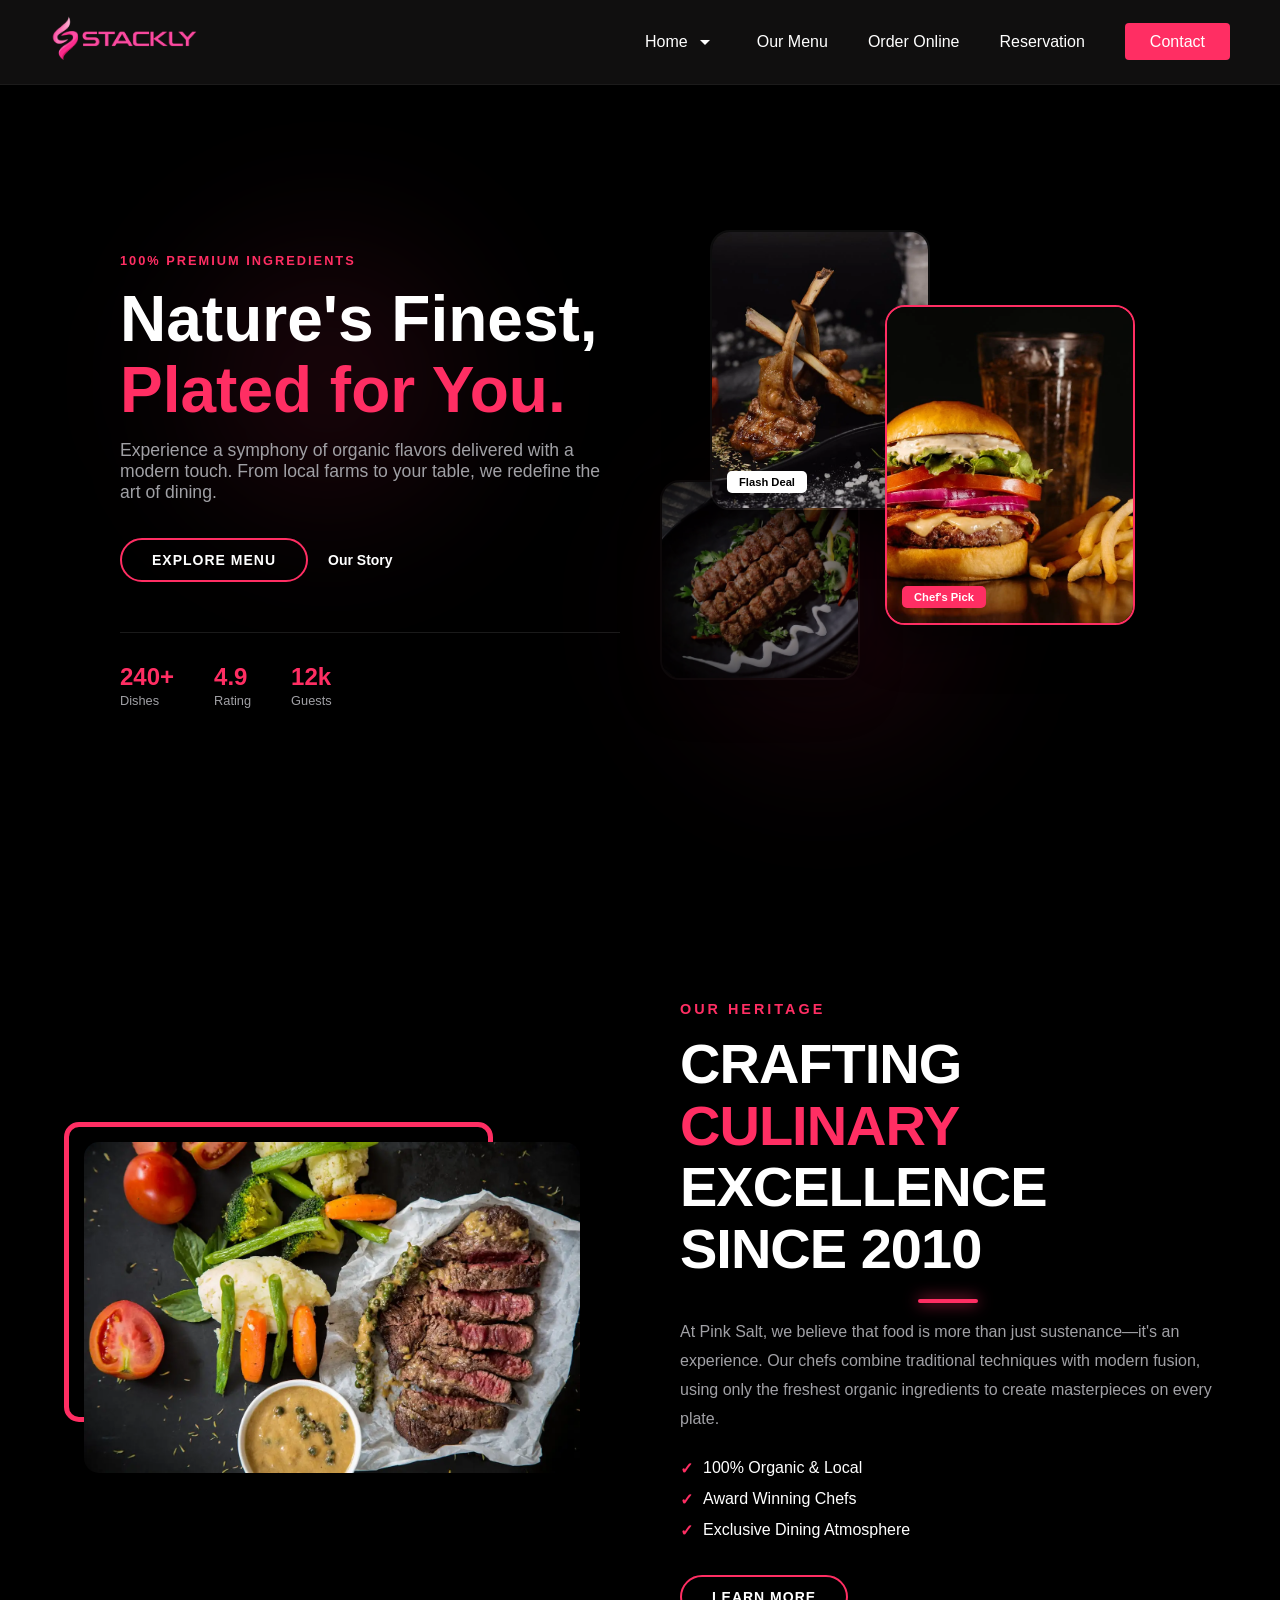
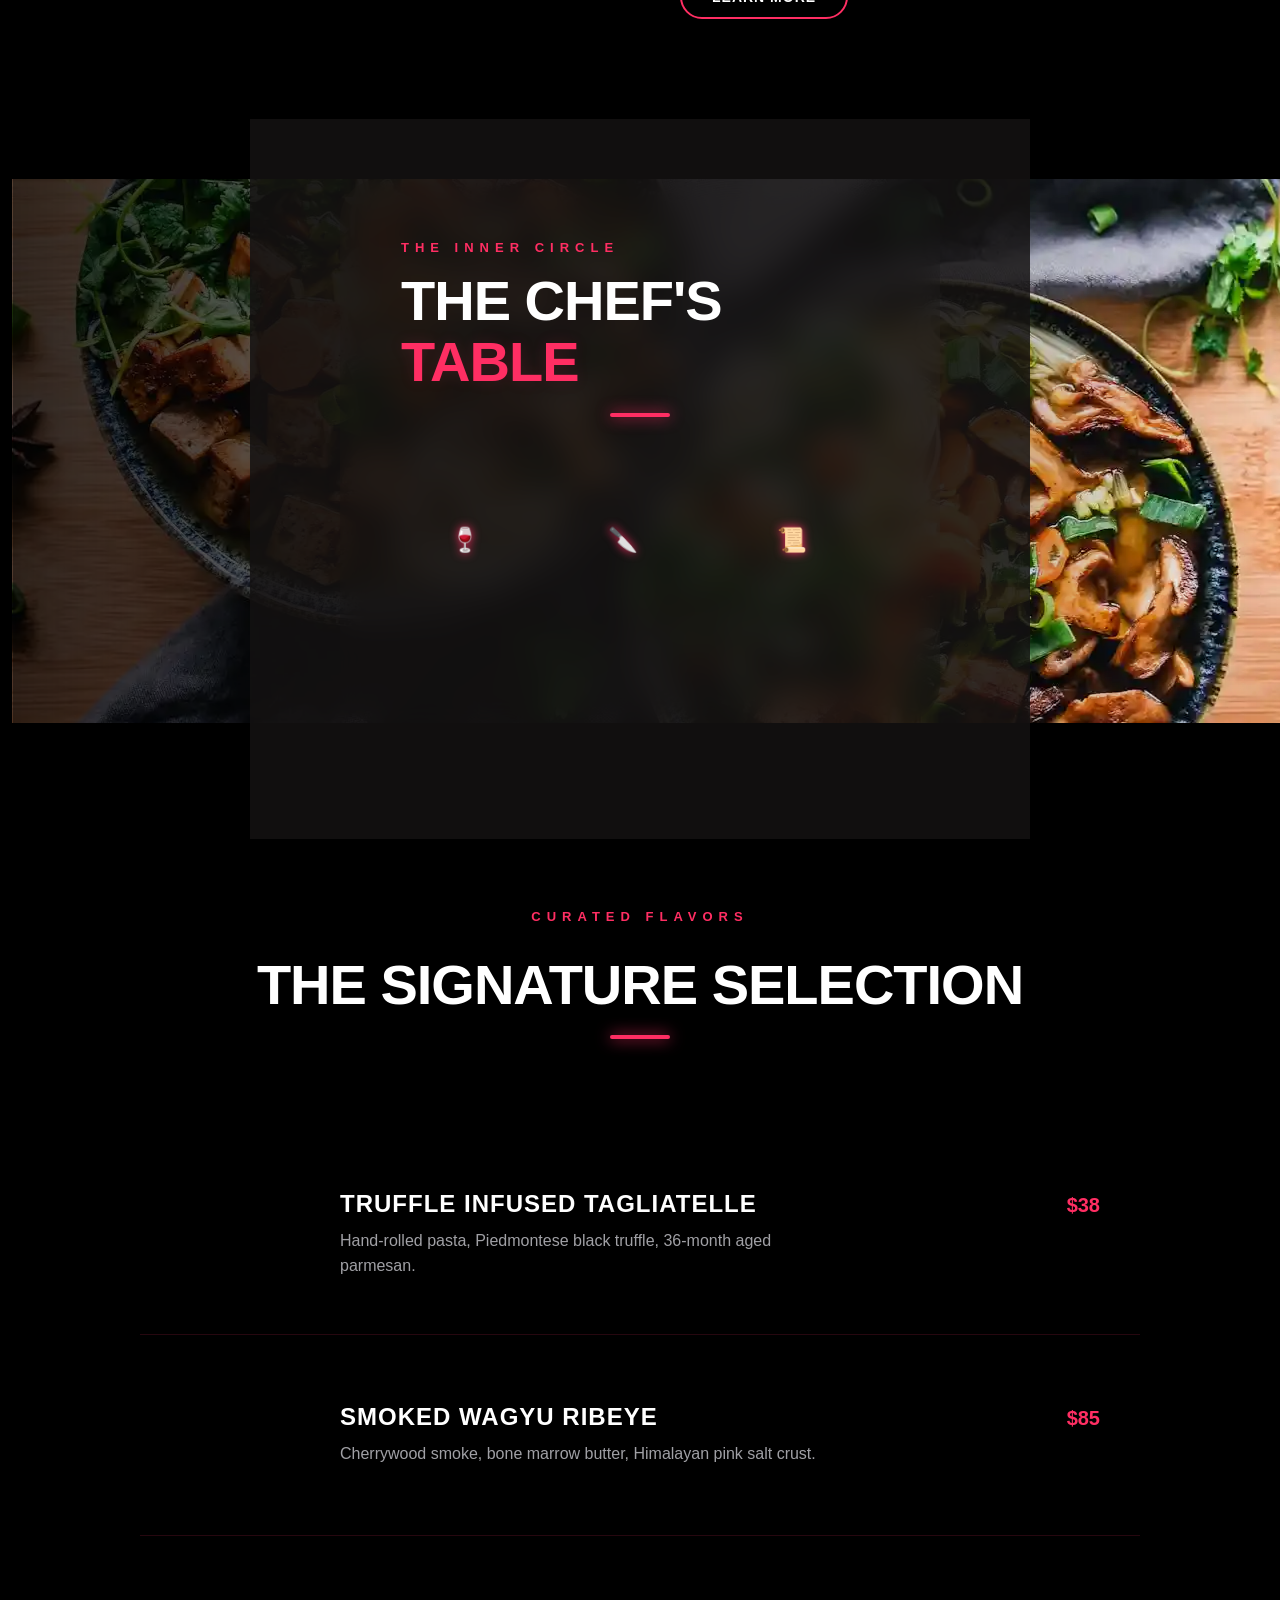
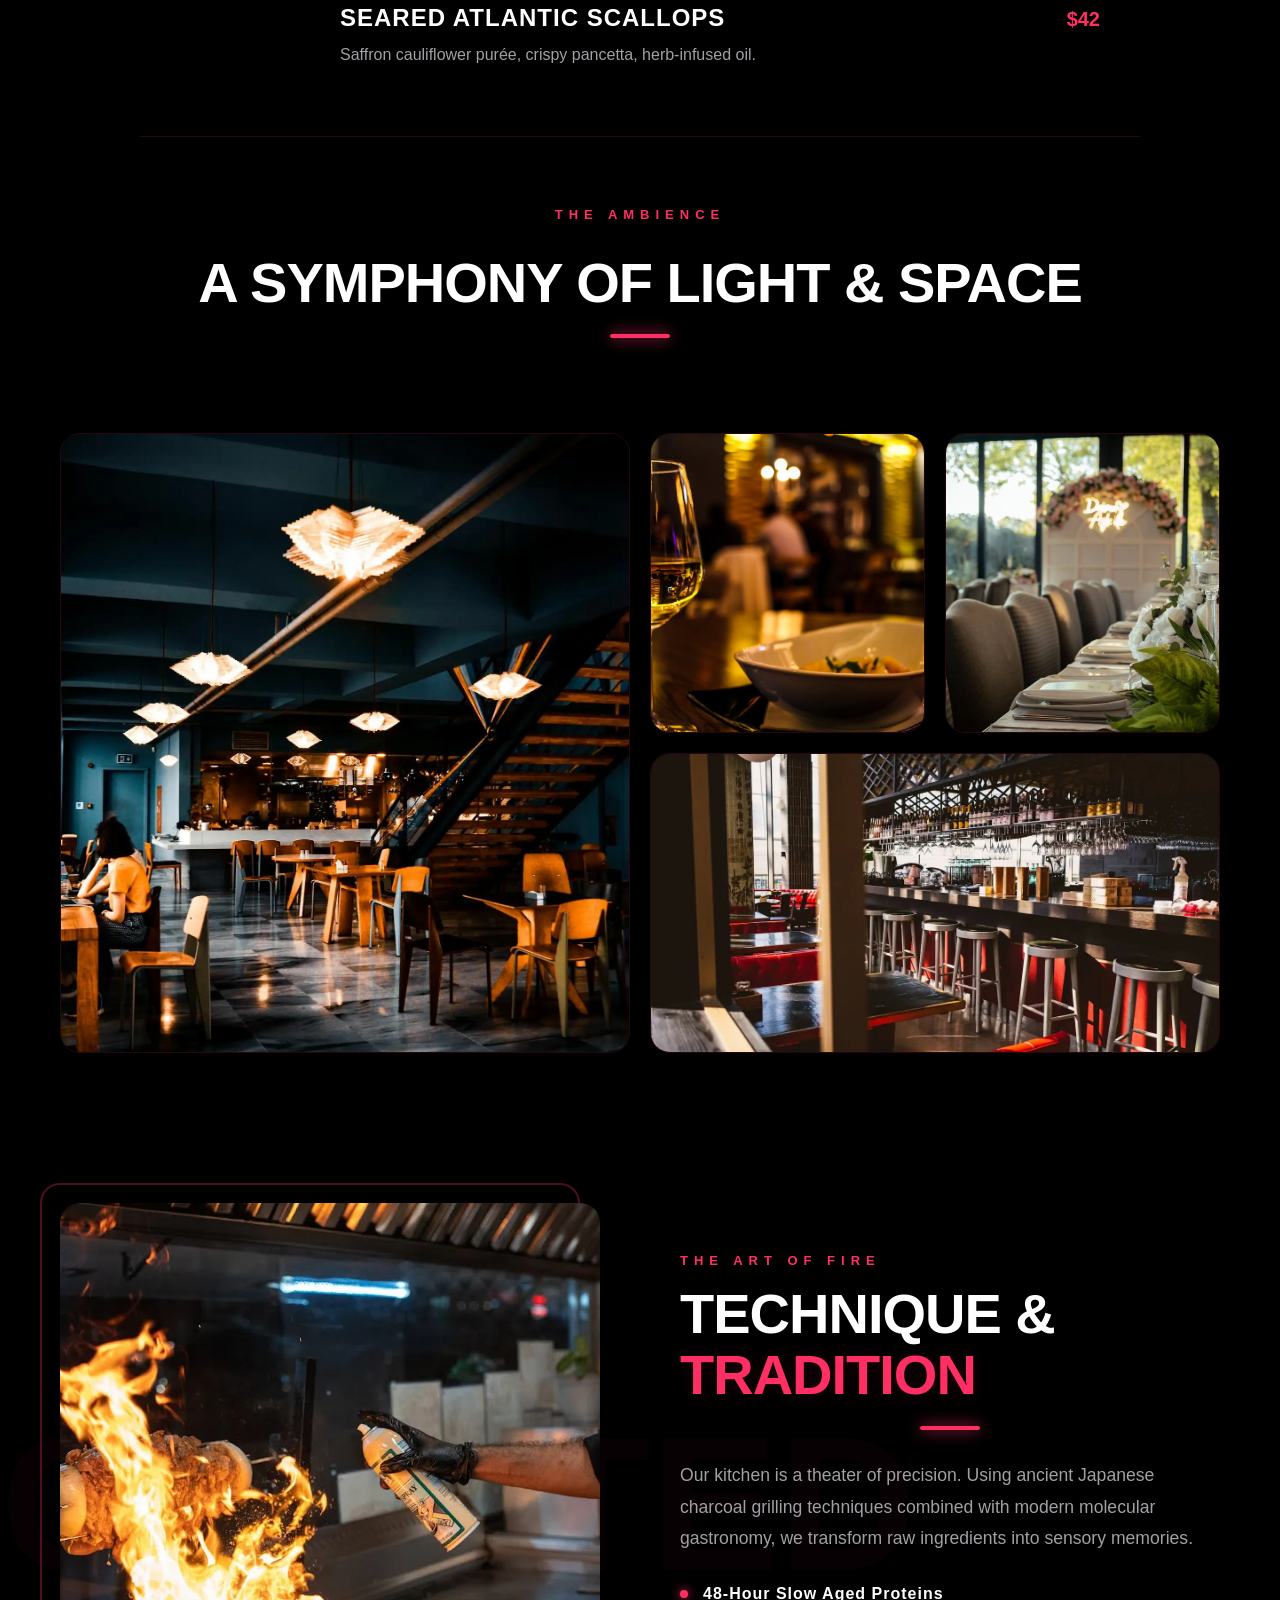
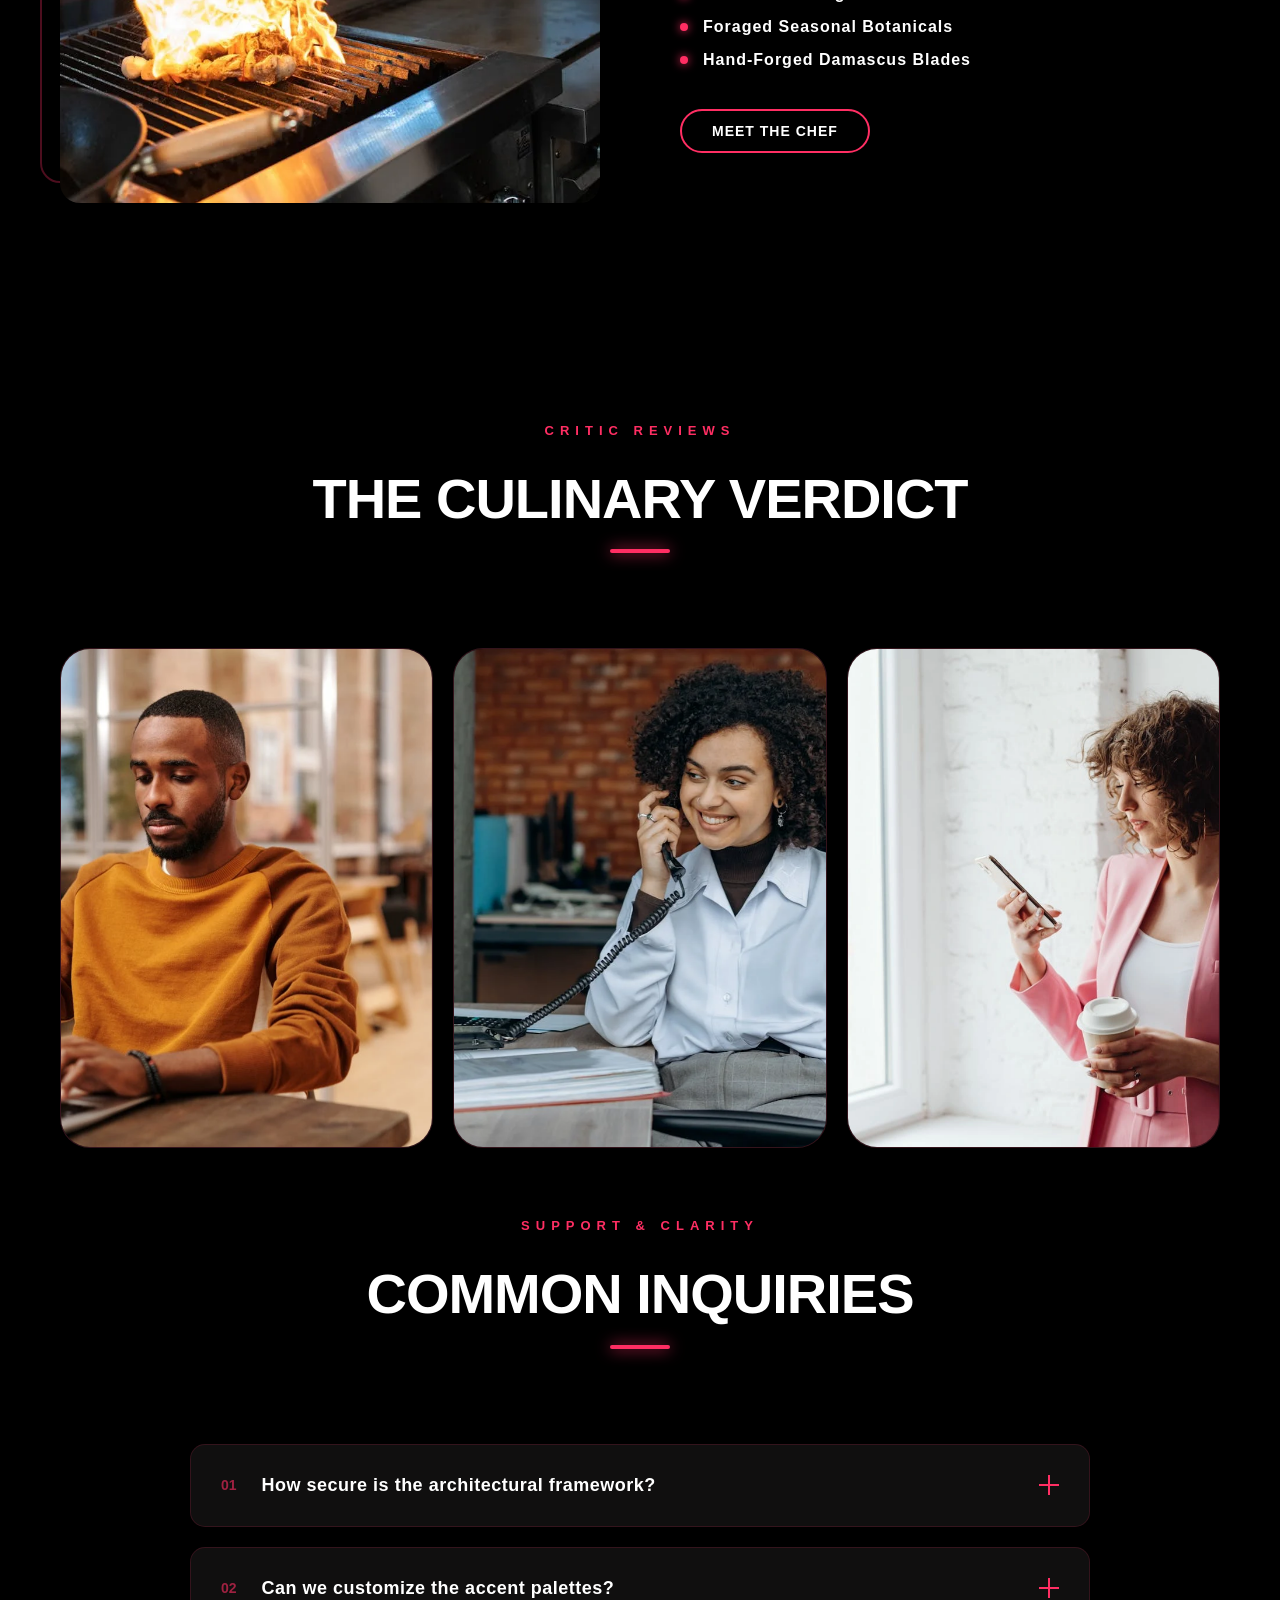
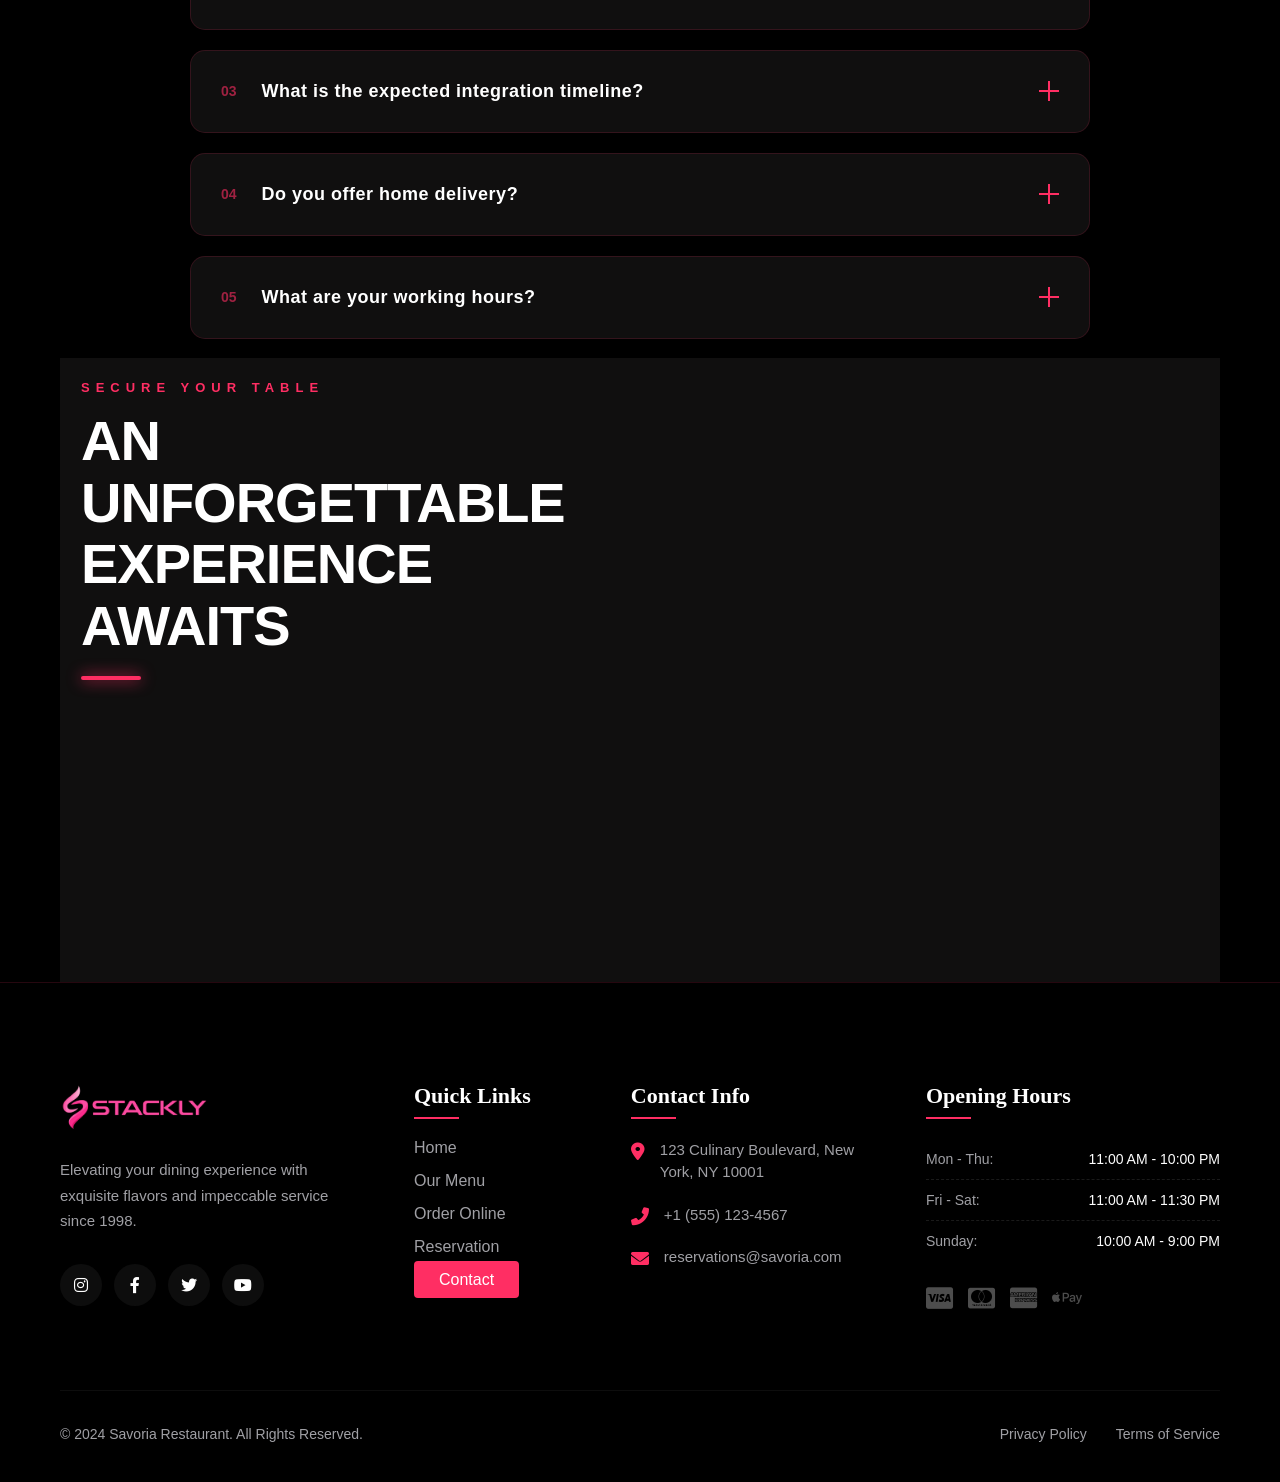
==== commit 227b8f02: "Add files via upload" ====
--- a/home2/index.html
+++ b/home2/index.html
@@ -16,7 +16,7 @@
 
     <header class="main-header">
         <nav class="navbar">
-            <a class="logo"><img src="../Assets/pink.webp" alt="" width="150px"></span></a>
+            <a class="logo" href="./index.html"><img src="../Assets/pink.webp" alt="" width="150px"></span></a>
 
             <div class="hamburger" id="mobile-menu-btn">
                 <span class="bar"></span>
@@ -64,8 +64,8 @@
                         From local farms to your table, we redefine the art of dining.
                     </p>
                     <div class="hero-actions">
-                        <a href="#menu" class="btn-main">Explore Menu</a>
-                        <a href="#story" class="btn-outline">Our Story</a>
+                        <a href="./404.html" class="btn-main">Explore Menu</a>
+                        <a href="./404.html" class="btn-outline">Our Story</a>
                     </div>
 
                     <div class="hero-stats">
@@ -77,14 +77,14 @@
 
                 <div class="hero-visual" id="scene">
                     <div class="grid-item item-1" data-depth="0.05">
-                        <img src="https://images.unsplash.com/photo-1546069901-ba9599a7e63c?q=80&w=500" alt="Salad">
+                        <img src="../Assets/gallery 1.webp" alt="Salad">
                         <div class="tag">Flash Deal</div>
                     </div>
                     <div class="grid-item item-2" data-depth="0.15">
-                        <img src="https://images.unsplash.com/photo-1565299624946-b28f40a0ae38?q=80&w=500" alt="Pizza">
+                        <img src="../Assets/gallery 2.webp" alt="Pizza">
                     </div>
                     <div class="grid-item item-3" data-depth="0.10">
-                        <img src="https://images.unsplash.com/photo-1555939594-58d7cb561ad1?q=80&w=500" alt="Grill">
+                        <img src="../Assets/gallery 4.webp" alt="Grill">
                         <div class="tag pink">Chef's Pick</div>
                     </div>
                 </div>
@@ -96,7 +96,7 @@
             <div class="about-container">
                 <div class="about-image">
                     <div class="frame-decoration"></div>
-                    <img src="https://images.unsplash.com/photo-1577106212294-19958d4044a1?q=80&w=600"
+                    <img src="../Assets/c beef.webp"
                         alt="Chef at work">
                 </div>
 
@@ -113,7 +113,7 @@
                         <li><span class="icon">✓</span> Award Winning Chefs</li>
                         <li><span class="icon">✓</span> Exclusive Dining Atmosphere</li>
                     </ul>
-                    <a href="#more" class="btn-main">Learn More</a>
+                    <a href="./404.html" class="btn-main">Learn More</a>
                 </div>
             </div>
         </section>
@@ -150,7 +150,7 @@
                             </div>
                         </div>
 
-                        <a href="#" class="btn-main">Inquire for Availability</a>
+                        <a href="./404.html" class="btn-main">Inquire for Availability</a>
                     </div>
                 </div>
             </div>
@@ -172,7 +172,7 @@
                 <div class="menu-display">
                     <div class="menu-row">
                         <div class="menu-img-preview">
-                            <img src="https://images.unsplash.com/photo-1559339352-11d035aa65de?auto=format&fit=crop&w=500"
+                            <img src="../Assets/pastha.webp"
                                 alt="Dish 1">
                         </div>
                         <div class="menu-info">
@@ -187,7 +187,7 @@
 
                     <div class="menu-row">
                         <div class="menu-img-preview">
-                            <img src="https://images.unsplash.com/photo-1544025162-d76694265947?auto=format&fit=crop&w=500"
+                            <img src="../Assets/c chops.webp"
                                 alt="Dish 2">
                         </div>
                         <div class="menu-info">
@@ -201,7 +201,7 @@
 
                     <div class="menu-row">
                         <div class="menu-img-preview">
-                            <img src="https://images.unsplash.com/photo-1514362545857-3bc16c4c7d1b?auto=format&fit=crop&w=500"
+                            <img src="../Assets/c seafood.webp"
                                 alt="Dish 3">
                         </div>
                         <div class="menu-info">
@@ -238,7 +238,7 @@
                         <div class="bento-overlay">
                             <span>The Main Hall</span>
                         </div>
-                        <img src="https://images.unsplash.com/photo-1514362545857-3bc16c4c7d1b?auto=format&fit=crop&w=1200"
+                        <img src="../Assets/hall.webp"
                             alt="Restaurant Interior">
                     </div>
 
@@ -246,7 +246,7 @@
                         <div class="bento-overlay">
                             <span>The Wine Cellar</span>
                         </div>
-                        <img src="https://images.unsplash.com/photo-1506377247377-2a5b3b0ca7df?auto=format&fit=crop&w=600"
+                        <img src="../Assets/wine.webp"
                             alt="Wine Selection">
                     </div>
 
@@ -254,7 +254,7 @@
                         <div class="bento-overlay">
                             <span>Chef's Table</span>
                         </div>
-                        <img src="https://images.unsplash.com/photo-1559339352-11d035aa65de?auto=format&fit=crop&w=600"
+                        <img src="../Assets/table.webp"
                             alt="Chef at Work">
                     </div>
 
@@ -262,7 +262,7 @@
                         <div class="bento-overlay">
                             <span>Mixology Bar</span>
                         </div>
-                        <img src="https://images.unsplash.com/photo-1514362545857-3bc16c4c7d1b?auto=format&fit=crop&w=600"
+                        <img src="../Assets/wine place.webp"
                             alt="Bar Area">
                     </div>
                 </div>
@@ -282,7 +282,7 @@
                     <div class="craft-image-area">
                         <div class="frame-decorator"></div>
                         <div class="main-image-wrapper">
-                            <img src="https://images.unsplash.com/photo-1577106212294-110e6aaf992a?auto=format&fit=crop&w=800"
+                            <img src="../Assets/kitchen.webp"
                                 alt="Chef Searing" class="craft-img">
                         </div>
                     </div>
@@ -300,7 +300,7 @@
                             <li><span class="bullet"></span> Foraged Seasonal Botanicals</li>
                             <li><span class="bullet"></span> Hand-Forged Damascus Blades</li>
                         </ul>
-                        <a href="#" class="btn-main">Meet the Chef</a>
+                        <a href="./404.html" class="btn-main">Meet the Chef</a>
                     </div>
                 </div>
             </div>
@@ -323,7 +323,7 @@
                 <div class="focus-grid">
                     <div class="focus-card" tabindex="0">
                         <div class="focus-image">
-                            <img src="https://images.unsplash.com/photo-1507003211169-0a1dd7228f2d?auto=format&fit=crop&w=600"
+                            <img src="../Assets/m1.webp"
                                 alt="Critic">
                         </div>
                         <div class="focus-content">
@@ -339,7 +339,7 @@
 
                     <div class="focus-card" tabindex="0">
                         <div class="focus-image">
-                            <img src="https://images.unsplash.com/photo-1494790108377-be9c29b29330?auto=format&fit=crop&w=600"
+                            <img src="../Assets/w1.webp"
                                 alt="Critic">
                         </div>
                         <div class="focus-content">
@@ -355,7 +355,7 @@
 
                     <div class="focus-card" tabindex="0">
                         <div class="focus-image">
-                            <img src="https://images.unsplash.com/photo-1500648767791-00dcc994a43e?auto=format&fit=crop&w=600"
+                            <img src="../Assets/w2.webp"
                                 alt="Critic">
                         </div>
                         <div class="focus-content">
@@ -492,7 +492,7 @@
                     </div>
 
                     <div class="res-form-container">
-                        <form class="booking-form">
+                        <form class="booking-form" action="./404.html" method="GET">
                             <div class="form-group">
                                 <input type="text" placeholder="Full Name" required>
                             </div>
@@ -532,27 +532,27 @@
         <div class="container">
             <div class="footer-grid">
                 <div class="footer-col brand-col">
-                    <div class="footer-logo">
+                    <a class="footer-logo" href="./index.html">
                         <img src="../Assets/pink.webp" alt="" class="logo-img" width="150px">
-                    </div>
+                    </a>
                     <p class="brand-text">Elevating your dining experience with exquisite flavors and impeccable service
                         since 1998.</p>
                     <div class="social-links">
-                        <a href="#" class="social-icon"><i class="fab fa-instagram"></i></a>
-                        <a href="#" class="social-icon"><i class="fab fa-facebook-f"></i></a>
-                        <a href="#" class="social-icon"><i class="fab fa-twitter"></i></a>
-                        <a href="#" class="social-icon"><i class="fab fa-youtube"></i></a>
+                        <a href="./404.html" class="social-icon"><i class="fab fa-instagram"></i></a>
+                        <a href="./404.html" class="social-icon"><i class="fab fa-facebook-f"></i></a>
+                        <a href="./404.html" class="social-icon"><i class="fab fa-twitter"></i></a>
+                        <a href="./404.html" class="social-icon"><i class="fab fa-youtube"></i></a>
                     </div>
                 </div>
 
                 <div class="footer-col">
                     <h4 class="col-title">Quick Links</h4>
                     <ul class="footer-links">
-                        <li><a href="#">Home</a></li>
-                        <li><a href="#">About Us</a></li>
-                        <li><a href="#">Our Menu</a></li>
-                        <li><a href="#">Dashboard</a></li>
-                        <li><a href="#">SignUp</a></li>
+                        <li><a href="./index.html">Home</a></li>
+                        <li><a href="menu.html">Our Menu</a></li>
+                        <li><a href="order.html">Order Online</a></li>
+                        <li><a href="reserve.html">Reservation</a></li>
+                        <li><a href="contact.html" class="btn-cta">Contact</a></li>
                     </ul>
                 </div>
 
@@ -602,8 +602,8 @@
             <div class="footer-bottom">
                 <p class="copyright">© 2024 Savoria Restaurant. All Rights Reserved.</p>
                 <div class="bottom-legal">
-                    <a href="#">Privacy Policy</a>
-                    <a href="#">Terms of Service</a>
+                    <a href="./404.html">Privacy Policy</a>
+                    <a href="./404.html">Terms of Service</a>
                 </div>
             </div>
         </div>
--- a/home2/style.css
+++ b/home2/style.css
@@ -345,7 +345,7 @@
     width:100%;  
     height: 100%;
     background-image: linear-gradient(to right, rgba(0,0,0,0.8), transparent), 
-                      url('https://images.unsplash.com/photo-1559339352-11d035aa65de?auto=format&fit=crop&w=1920');
+                      url('../Assets/c\ mushroom.webp');
     background-size: cover;
     background-position: center;
     z-index: 1;
@@ -1092,6 +1092,10 @@
   box-shadow: 0 0 15px var(--accent-soft);
 }
 
+.form-group option{
+    background-color: black;
+}
+
 .full-width {
   width: 100%;
   margin-top: 20px;
--- a/home2/root.css
+++ b/home2/root.css
@@ -221,7 +221,7 @@
 
 @media (max-width: 768px) {
     .section-header{
-        margin: 0 auto;
+        /* margin: 0 auto; */
     }
 }
 
